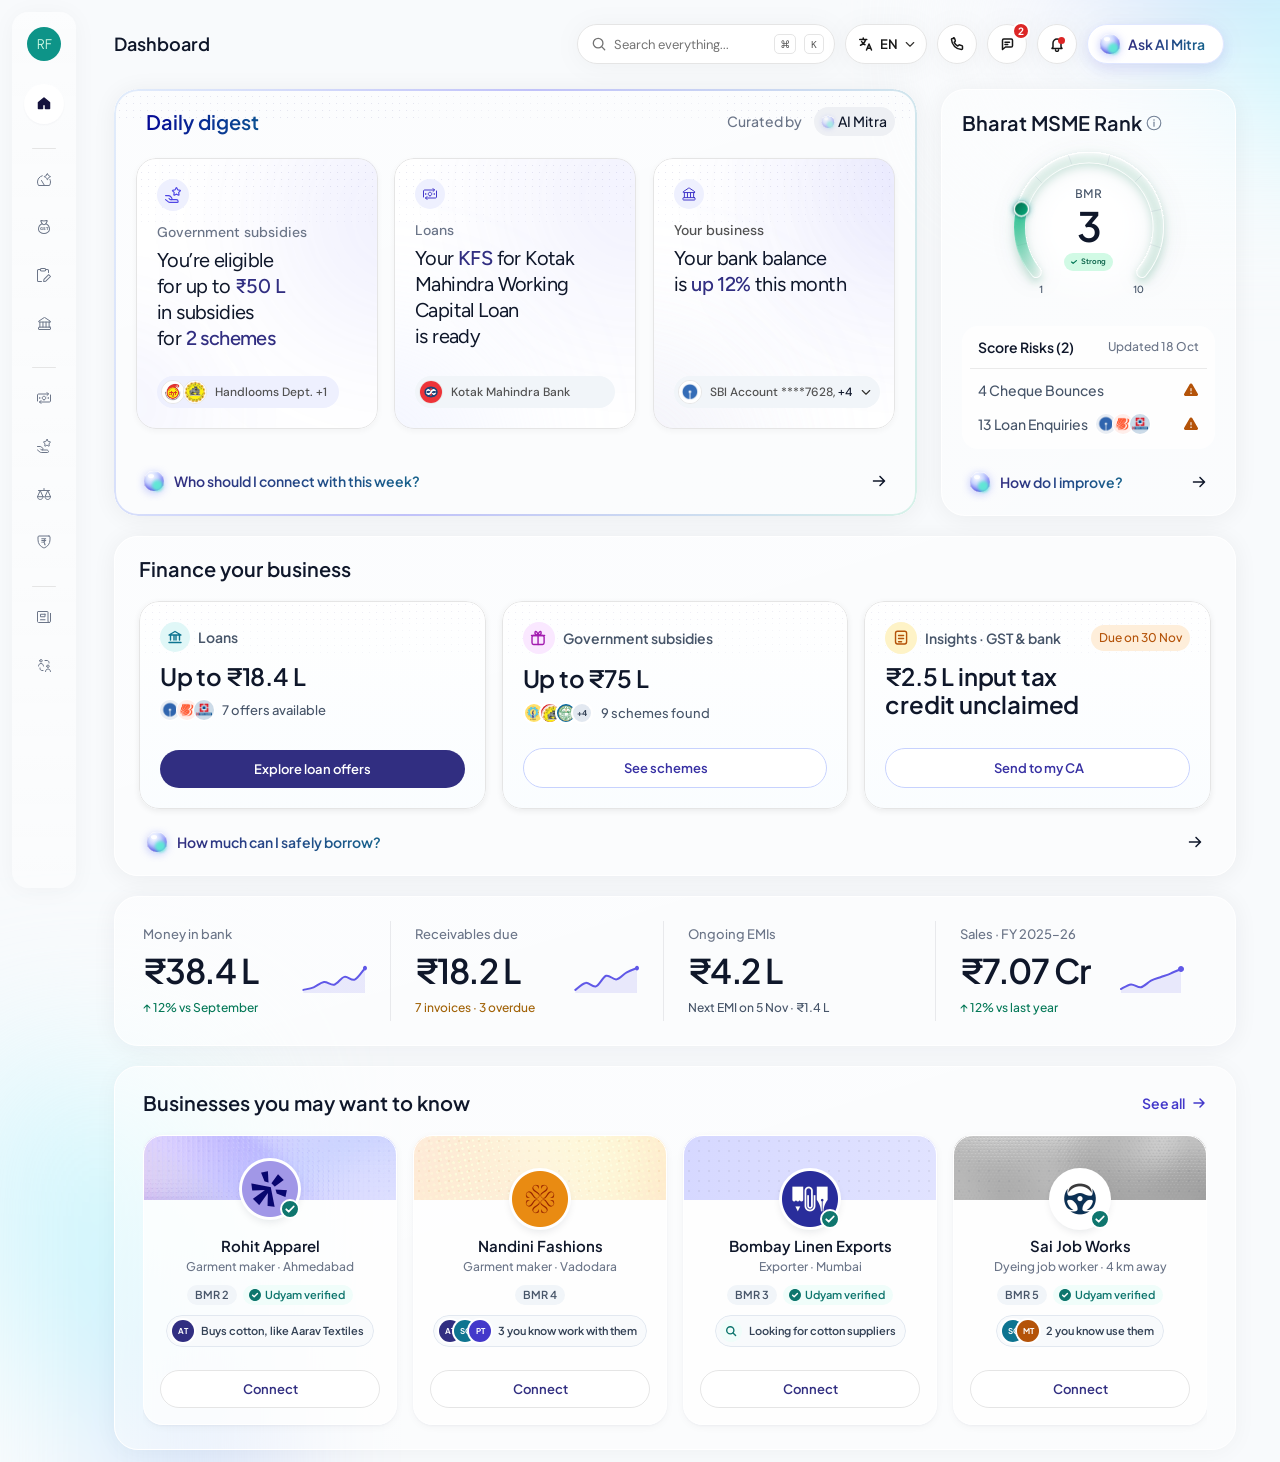
==== index.html @ 2be80106 "MSME Hub dashboard prototype HTML/CSS build of the dashboard from Figma, with top bar additions (lan" ====
<!doctype html>
<html lang="en">
<head>
  <meta charset="utf-8">
  <meta name="viewport" content="width=device-width, initial-scale=1">
  <title>MSME Hub — Dashboard</title>
  <link rel="preconnect" href="https://fonts.googleapis.com">
  <link rel="preconnect" href="https://fonts.gstatic.com" crossorigin>
  <link rel="stylesheet" href="https://fonts.googleapis.com/css2?family=DM+Sans:opsz,wght@9..40,400;9..40,500;9..40,600&family=Figtree:wght@400;500;600&family=Nunito:wght@900&family=Plus+Jakarta+Sans:wght@500;600;700&family=Urbanist:wght@400&display=swap">
  <link rel="stylesheet" href="css/tokens.css">
  <link rel="stylesheet" href="css/components.css">
  <link rel="stylesheet" href="css/dashboard.css">
</head>
<body>
<div class="app">
  <div class="backdrop backdrop--bl" aria-hidden="true"></div>
  <div class="backdrop backdrop--tr" aria-hidden="true"></div>

  <!-- ============ Sidebar ============ -->
  <aside class="sidebar">
    <button class="biz-switch" type="button">
      <span class="biz-switch__id">
        <span class="biz-switch__avatar">RF</span>
        <span class="biz-switch__name">Ratan Fabrics<br>Pvt. Ltd.</span>
      </span>
      <img src="assets/icons/caret-up-down.svg" alt="" width="16" height="16">
    </button>

    <a class="nav-home" href="#" aria-current="page">
      <img src="assets/icons/home.svg" alt="" width="16" height="16">
      <span class="nav-label">Dashboard</span>
    </a>

    <nav class="nav-group" data-collapsible>
      <button class="nav-group__head" type="button" aria-expanded="true"><span class="nav-group__label" style="width:116px;text-align:left">Know your business</span><img src="assets/icons/chev-down.svg" alt="" width="12" height="12"></button>
      <div class="nav-group__body">
        <div class="nav-group__items">
          <a class="nav-item" href="#"><span class="nav-item__ico"><img src="assets/icons/nav-bmr.svg" alt="" width="14" height="13"></span><span class="nav-label">BMR Insights</span></a>
          <a class="nav-item" href="#"><span class="nav-item__ico"><img src="assets/icons/nav-gst-pouch.svg" alt="" width="12" height="14"><span class="nav-item__gst">GST</span></span><span class="nav-label">GST</span></a>
          <a class="nav-item" href="#"><span class="nav-item__ico"><img src="assets/icons/nav-taxes.svg" alt="" width="14" height="14"></span><span class="nav-label">Taxes</span></a>
          <a class="nav-item" href="#"><span class="nav-item__ico"><img src="assets/icons/nav-bank.svg" alt="" width="13" height="13"></span><span class="nav-label">Bank</span></a>
        </div>
      </div>
    </nav>

    <nav class="nav-group" data-collapsible>
      <button class="nav-group__head" type="button" aria-expanded="true"><span class="nav-group__label">Get Financing</span><img src="assets/icons/chev-down.svg" alt="" width="12" height="12"></button>
      <div class="nav-group__body">
        <div class="nav-group__items" style="--gap:12px">
          <a class="nav-item" href="#"><span class="nav-item__ico"><img src="assets/icons/nav-loans.svg" alt="" width="14" height="12"></span><span class="nav-label">Loans</span></a>
          <a class="nav-item" href="#"><span class="nav-item__ico"><img src="assets/icons/nav-subsidies.svg" alt="" width="14" height="14"></span><span class="nav-label">Govt. Subsidies</span></a>
          <a class="nav-item" href="#"><span class="nav-item__ico"><img src="assets/icons/nav-equity.svg" alt="" width="14" height="12"></span><span class="nav-label">Equity</span></a>
          <a class="nav-item" href="#"><span class="nav-item__ico"><img src="assets/icons/nav-insurance.svg" alt="" width="14" height="14"></span><span class="nav-label">Insurance</span></a>
        </div>
      </div>
    </nav>

    <nav class="nav-group" data-collapsible>
      <button class="nav-group__head" type="button" aria-expanded="true"><span class="nav-group__label">Grow Business</span><img src="assets/icons/chev-down.svg" alt="" width="12" height="12"></button>
      <div class="nav-group__body">
        <div class="nav-group__items">
          <a class="nav-item" href="#"><span class="nav-item__ico"><img src="assets/icons/nav-news.svg" alt="" width="14" height="12"></span><span class="nav-label">Business News</span></a>
          <a class="nav-item" href="#"><span class="nav-item__ico"><img src="assets/icons/nav-discover.svg" alt="" width="13" height="13"></span><span class="nav-label">Discover Buyers</span></a>
        </div>
      </div>
    </nav>
  </aside>

  <!-- ============ Main ============ -->
  <main class="main">
    <header class="topbar">
      <nav class="crumbs" aria-label="Breadcrumb">
        <ol><li><span aria-current="page">Dashboard</span></li></ol>
      </nav>

      <div class="topbar__actions">
        <label class="search">
          <img src="assets/icons/search.svg" alt="" width="14" height="14">
          <input type="search" placeholder="Search everything...">
          <span class="kbd">⌘</span><span class="kbd">K</span>
        </label>

        <!-- Language -->
        <div class="menu" data-menu>
          <button class="pill-btn" type="button" aria-haspopup="menu" aria-expanded="false" aria-label="Language: English" data-tip="Language">
            <svg width="16" height="16" viewBox="0 0 16 16" fill="none" stroke="currentColor" stroke-width="1.5" stroke-linecap="round" stroke-linejoin="round" aria-hidden="true"><path d="M1.75 3.5h7M5.25 2v1.5M7.5 3.5c-.5 2.6-2.3 4.7-5 5.75M3.6 5.5c.7 1.4 1.9 2.6 3.4 3.3M8.5 14l2.5-6 2.5 6M9.3 12.2h3.4"/></svg>
            <span data-lang-label>EN</span>
            <img src="assets/icons/caret-down.svg" alt="" width="12" height="12">
          </button>
          <div class="pop pop--lang" role="menu" aria-label="Choose language">
            <p class="pop__head">Choose language</p>
            <button class="pop__item" role="menuitemradio" aria-checked="true" data-lang="en" data-code="EN"><span class="pop__item-l">English<small>English</small></span><svg class="tick" width="16" height="16" viewBox="0 0 16 16" fill="none" stroke="currentColor" stroke-width="1.6" stroke-linecap="round" stroke-linejoin="round"><path d="M3.5 8.5l3 3 6-7"/></svg></button>
            <button class="pop__item" role="menuitemradio" aria-checked="false" data-lang="hi" data-code="हिं"><span class="pop__item-l">हिन्दी<small>Hindi</small></span><svg class="tick" width="16" height="16" viewBox="0 0 16 16" fill="none" stroke="currentColor" stroke-width="1.6" stroke-linecap="round" stroke-linejoin="round"><path d="M3.5 8.5l3 3 6-7"/></svg></button>
            <button class="pop__item" role="menuitemradio" aria-checked="false" data-lang="gu" data-code="ગુ"><span class="pop__item-l">ગુજરાતી<small>Gujarati</small></span><svg class="tick" width="16" height="16" viewBox="0 0 16 16" fill="none" stroke="currentColor" stroke-width="1.6" stroke-linecap="round" stroke-linejoin="round"><path d="M3.5 8.5l3 3 6-7"/></svg></button>
            <button class="pop__item" role="menuitemradio" aria-checked="false" data-lang="mr" data-code="मरा"><span class="pop__item-l">मराठी<small>Marathi</small></span><svg class="tick" width="16" height="16" viewBox="0 0 16 16" fill="none" stroke="currentColor" stroke-width="1.6" stroke-linecap="round" stroke-linejoin="round"><path d="M3.5 8.5l3 3 6-7"/></svg></button>
            <button class="pop__item" role="menuitemradio" aria-checked="false" data-lang="ta" data-code="த"><span class="pop__item-l">தமிழ்<small>Tamil</small></span><svg class="tick" width="16" height="16" viewBox="0 0 16 16" fill="none" stroke="currentColor" stroke-width="1.6" stroke-linecap="round" stroke-linejoin="round"><path d="M3.5 8.5l3 3 6-7"/></svg></button>
            <button class="pop__item" role="menuitemradio" aria-checked="false" data-lang="bn" data-code="বা"><span class="pop__item-l">বাংলা<small>Bengali</small></span><svg class="tick" width="16" height="16" viewBox="0 0 16 16" fill="none" stroke="currentColor" stroke-width="1.6" stroke-linecap="round" stroke-linejoin="round"><path d="M3.5 8.5l3 3 6-7"/></svg></button>
          </div>
        </div>

        <!-- Support -->
        <div class="menu" data-menu>
          <button class="icon-btn" type="button" aria-haspopup="dialog" aria-expanded="false" aria-label="Call support" data-tip="Call support">
            <svg width="16" height="16" viewBox="0 0 16 16" fill="none" stroke="currentColor" stroke-width="1.5" stroke-linecap="round" stroke-linejoin="round" aria-hidden="true"><path d="M5.42 2.5H3.5a1 1 0 0 0-1 1.07A10.5 10.5 0 0 0 12.43 13.5a1 1 0 0 0 1.07-1v-1.92a1 1 0 0 0-.68-.95l-2.12-.7a1 1 0 0 0-1.03.24l-.86.86a8 8 0 0 1-3.64-3.64l.86-.86a1 1 0 0 0 .24-1.03l-.7-2.12a1 1 0 0 0-.95-.68Z"/></svg>
          </button>
          <div class="pop pop--support" role="dialog" aria-label="Call support">
            <div class="support">
              <span class="icon-circle" style="width:36px;height:36px;background:var(--indigo-50);color:var(--indigo-700)">
                <svg width="16" height="16" viewBox="0 0 16 16" fill="none" stroke="currentColor" stroke-width="1.5" stroke-linecap="round" stroke-linejoin="round" aria-hidden="true"><path d="M5.42 2.5H3.5a1 1 0 0 0-1 1.07A10.5 10.5 0 0 0 12.43 13.5a1 1 0 0 0 1.07-1v-1.92a1 1 0 0 0-.68-.95l-2.12-.7a1 1 0 0 0-1.03.24l-.86.86a8 8 0 0 1-3.64-3.64l.86-.86a1 1 0 0 0 .24-1.03l-.7-2.12a1 1 0 0 0-.95-.68Z"/></svg>
              </span>
              <div>
                <p class="support__label">MSME Hub helpline</p>
                <a class="support__num" href="tel:+919876543210">+91 98765 43210</a>
                <p class="support__meta">Mon–Sat · 9 am – 7 pm</p>
                <p class="support__meta">Hindi, English, Gujarati</p>
              </div>
            </div>
            <div class="support__actions">
              <a class="btn btn--primary" href="tel:+919876543210">Call now</a>
              <button class="btn btn--secondary stroke" type="button" data-callback>Request a callback</button>
              <p class="support__done" role="status">
                <svg width="16" height="16" viewBox="0 0 16 16" fill="none" stroke="currentColor" stroke-width="1.6" stroke-linecap="round" stroke-linejoin="round" aria-hidden="true"><path d="M3.5 8.5l3 3 6-7"/></svg>
                We'll call you within 2 hours
              </p>
            </div>
          </div>
        </div>

        <!-- Messages -->
        <div class="menu" data-menu>
          <button class="icon-btn" type="button" aria-haspopup="dialog" aria-expanded="false" aria-label="Messages, 2 unread" data-tip="Messages">
            <svg width="16" height="16" viewBox="0 0 16 16" fill="none" stroke="currentColor" stroke-width="1.5" stroke-linecap="round" stroke-linejoin="round" aria-hidden="true"><path d="M13.5 9.75c0 .69-.56 1.25-1.25 1.25H6.5l-3 2.5V4.25C3.5 3.56 4.06 3 4.75 3h7.5c.69 0 1.25.56 1.25 1.25z"/><path d="M6 6.25h4.5M6 8.5h2.75"/></svg>
            <span class="badge">2</span>
          </button>
          <div class="pop pop--msgs" role="dialog" aria-label="Messages">
            <p class="pop__head">Messages <small>2 new</small></p>
            <a class="pop__item msg is-unread" href="#">
              <span class="msg__avatar" style="background:#312e81">AT</span>
              <span class="msg__body">
                <span class="msg__top"><span>Aarav Textiles</span><time>10:42 am</time></span>
                <span class="msg__text">Thanks for connecting! Can you share your rates for combed cotton yarn?</span>
              </span>
            </a>
            <a class="pop__item msg is-unread" href="#">
              <span class="msg__avatar" style="background:#0e7490">MC</span>
              <span class="msg__body">
                <span class="msg__top"><span>Mehta &amp; Co. · Your CA</span><time>Yesterday</time></span>
                <span class="msg__text">Your October GST summary is ready. ₹2.5 L input tax credit is still unclaimed.</span>
              </span>
            </a>
            <a class="pop__item msg" href="#">
              <span class="msg__avatar" style="background:#dc2626">KM</span>
              <span class="msg__body">
                <span class="msg__top"><span>Kotak Mahindra Bank</span><time>Mon</time></span>
                <span class="msg__text">Your Key Fact Statement for the working capital loan is attached.</span>
              </span>
            </a>
            <a class="pop__foot" href="#">Open inbox <img src="assets/icons/arrow-link.svg" alt="" width="16" height="16"></a>
          </div>
        </div>

        <button class="icon-btn" type="button" aria-label="Notifications" data-tip="Notifications">
          <img src="assets/icons/bell.svg" alt="" width="16" height="16">
          <img class="icon-btn__dot" src="assets/icons/bell-dot.svg" alt="" width="7" height="7">
        </button>

        <button class="ask-ai" type="button">
          <span class="orb"><img src="assets/icons/orb.svg" alt=""></span>
          <span class="grad-text">Ask AI Mitra</span>
        </button>
      </div>
    </header>

    <!-- Row 1: Daily digest + BMR -->
    <div class="row-1">
      <section class="band digest" data-shine>
        <div class="dots" style="left:-5px;top:-3px;opacity:.14"></div>
        <div class="dots" style="left:301px;top:-3px;opacity:.08"></div>
        <div class="dots" style="left:610px;top:-3px;opacity:.14"></div>
        <div class="dots" style="left:916px;top:-3px;opacity:.08"></div>
        <div class="dots" style="left:1222px;top:-3px;opacity:.14"></div>
        <div class="dots" style="left:1528px;top:-3px;opacity:.08"></div>
        <div class="digest__shine" aria-hidden="true"></div>

        <div class="digest__inner">
          <div>
            <div class="digest__head">
              <h2 class="digest__title">Daily digest</h2>
              <div class="curated">
                Curated by
                <span class="curated__chip"><span class="orb orb--sm"><img src="assets/icons/orb.svg" alt=""></span>AI Mitra</span>
              </div>
            </div>

            <div class="digest__cards">
              <!-- Card 1 -->
              <article class="dg-card stroke lift">
                <div class="dots" style="left:-5px;top:-3px;opacity:.14"></div>
                <div class="dots" style="left:-5px;top:32px;opacity:.08"></div>
                <div class="glow" style="left:180px;top:-24.89px;background:rgba(99,102,241,.22)"></div>
                <div class="glow" style="left:0;top:0;width:44px;height:135px;transform-origin:0 0;transform:matrix(.771,-.637,.637,.771,-67.97,208.61);background:#6366f1;opacity:.3;filter:blur(62px)"></div>
                <span class="icon-circle dg-card__icon dg-card__icon--lg"><img src="assets/icons/dg-give-star.svg" alt="" width="16" height="16"></span>
                <p class="dg-card__label">Government subsidies</p>
                <p class="dg-card__text">You’re eligible<br>for up to <em>₹50 L</em><br>in subsidies<br>for <em>2 schemes</em></p>
                <div class="source source--indigo">
                  <span class="stack" style="--overlap:-2px">
                    <span class="logo-24 logo-24--zoom"><img src="assets/img/src-handlooms.png" alt=""></span>
                    <span class="logo-24 logo-24--contain"><img src="assets/img/src-handlooms-2.png" alt=""></span>
                  </span>
                  Handlooms Dept. +1
                </div>
              </article>

              <!-- Card 2 -->
              <article class="dg-card stroke lift">
                <div class="dots" style="left:-5px;top:-3px;opacity:.14"></div>
                <div class="dots" style="left:-5px;top:32px;opacity:.08"></div>
                <div class="glow" style="left:-104px;top:215px;background:#c7d2fe;opacity:.5"></div>
                <div class="glow" style="left:156px;top:-46px;background:rgba(99,102,241,.22);opacity:.9"></div>
                <span class="icon-circle dg-card__icon"><img src="assets/icons/dg-money-transfer.svg" alt="" width="14" height="12"></span>
                <p class="dg-card__label">Loans</p>
                <p class="dg-card__text">Your <em>KFS</em> for Kotak<br>Mahindra Working<br>Capital Loan<br>is ready</p>
                <div class="source">
                  <span class="logo-24"><img src="assets/img/src-kotak.png" alt=""></span>
                  <span class="source__text">Kotak Mahindra Bank</span>
                </div>
              </article>

              <!-- Card 3 -->
              <article class="dg-card stroke lift">
                <div class="glow" style="left:-104px;top:215px;background:#c7d2fe;opacity:.5"></div>
                <div class="glow" style="left:156px;top:-46px;background:rgba(99,102,241,.22);opacity:.9"></div>
                <div class="dots" style="left:-5px;top:-3px;opacity:.14"></div>
                <div class="dots" style="left:-5px;top:32px;opacity:.08"></div>
                <div class="glow" style="left:-122px;top:249px;background:#ffedd5;opacity:.35"></div>
                <span class="icon-circle dg-card__icon"><img src="assets/icons/dg-bank.svg" alt="" width="14" height="14"></span>
                <p class="dg-card__label dg-card__label--dark">Your business</p>
                <p class="dg-card__text">Your bank balance<br>is <em>up 12%</em> this month</p>
                <div class="source source--wide">
                  <span class="logo-24"><img src="assets/img/src-sbi.png" alt=""></span>
                  <span class="source__text">SBI Account ****7628, <b>+4</b></span>
                  <img src="assets/icons/caret-down.svg" alt="" width="12" height="12">
                </div>
                <div class="glow" style="left:239px;top:-96px;background:rgba(99,102,241,.22);z-index:3"></div>
              </article>
            </div>
          </div>

          <a class="ai-prompt" href="#" data-questions="Who should I connect with this week?|Which buyers are paying me late?|Any new schemes I qualify for?|What changed in my business since last week?">
            <span class="ai-prompt__q">
              <span class="orb"><img src="assets/icons/orb.svg" alt=""></span>
              <span class="grad-text ai-prompt__text">Who should I connect with this week?</span>
            </span>
            <img src="assets/icons/arrow-right.svg" alt="" width="16" height="16">
          </a>
        </div>
      </section>

      <!-- BMR -->
      <section class="band bmr stroke">
        <div class="bmr__top">
          <h2 class="bmr__head">Bharat MSME Rank <img src="assets/icons/info.svg" alt="" width="16" height="16"></h2>
          <div class="gauge" role="img" aria-label="BMR 3 of 10, Strong" data-gauge data-from="2" data-to="3">
            <img class="gauge__ring" src="assets/icons/gauge-ring.svg" alt="">
            <div class="gauge__centre">
              <img class="gauge__halo" src="assets/icons/gauge-halo.svg" alt="">
              <span class="gauge__label">BMR</span>
              <span class="gauge__value">3</span>
              <span class="gauge__chip"><img src="assets/icons/gauge-check.svg" alt="">Strong</span>
            </div>
            <img class="gauge__arc" src="assets/icons/gauge-arc.svg" alt="">
            <img src="assets/icons/gauge-tick0.svg" alt="" style="left:3.03px;top:90.53px">
            <img src="assets/icons/gauge-tick1.svg" alt="" style="left:21px;top:23.5px">
            <img src="assets/icons/gauge-tick2.svg" alt="" style="left:54px;top:3.49px">
            <img src="assets/icons/gauge-tick3.svg" alt="" style="left:93.17px;top:3.49px">
            <img src="assets/icons/gauge-tick4.svg" alt="" style="left:121px;top:22.5px">
            <img src="assets/icons/gauge-tick5.svg" alt="" style="left:137.5px;top:56.5px">
            <img src="assets/icons/gauge-tick6.svg" alt="" style="left:136.5px;top:91.5px">
            <img class="gauge__marker" src="assets/icons/gauge-marker.svg" alt="">
            <span class="gauge__scale" style="left:27.04px">1</span>
            <span class="gauge__scale" style="left:124.81px">10</span>
          </div>
        </div>

        <div class="bmr__bottom">
          <div class="risks">
            <div class="risks__head">Score Risks (2) <span>Updated 18 Oct</span></div>
            <div class="risks__row">4 Cheque Bounces <img src="assets/icons/warning.svg" alt="Risk" width="16" height="16"></div>
            <div class="risks__row">
              <span class="risks__who">13 Loan Enquiries
                <span class="stack">
                  <span class="lender lender--1"><img src="assets/img/logo-lender-1.png" alt=""></span>
                  <span class="lender lender--2"><img src="assets/img/logo-lender-2.png" alt=""></span>
                  <span class="lender lender--3"><img src="assets/img/logo-lender-3.png" alt=""></span>
                </span>
              </span>
              <img src="assets/icons/warning.svg" alt="Risk" width="16" height="16">
            </div>
          </div>
          <a class="ai-prompt" href="#" data-questions="How do I improve?|Why did my rank go up?|What’s hurting my score?|How do I reach BMR 4?">
            <span class="ai-prompt__q">
              <span class="orb"><img src="assets/icons/orb.svg" alt=""></span>
              <span class="grad-text ai-prompt__text">How do I improve?</span>
            </span>
            <img src="assets/icons/arrow-right.svg" alt="" width="16" height="16">
          </a>
        </div>
      </section>
    </div>

    <!-- Finance your business -->
    <section class="band finance stroke">
      <h2 class="band__title">Finance your business</h2>

      <div class="finance__cards">
        <article class="action action--hug stroke lift">
          <div class="dots" style="left:-53px;top:20px;opacity:.06"></div>
          <div class="dots" style="left:253px;top:19px;opacity:.06"></div>
          <div class="dots" style="left:-53px;top:-13px;opacity:.1"></div>
          <div class="dots" style="left:253px;top:-14px;opacity:.1"></div>
          <div class="action__body">
            <div class="action__cat">
              <span><span class="icon-circle" style="width:30px;height:30px;background:var(--tint-loans)"><img src="assets/icons/fin-loans.svg" alt="" width="16" height="16"></span>Loans</span>
            </div>
            <div>
              <p class="action__amount">Up to ₹18.4 L</p>
              <div class="action__sub">
                <span class="stack">
                  <span class="lender lender--1"><img src="assets/img/logo-lender-1.png" alt=""></span>
                  <span class="lender lender--2"><img src="assets/img/logo-lender-2.png" alt=""></span>
                  <span class="lender lender--3"><img src="assets/img/logo-lender-3.png" alt=""></span>
                </span>
                7 offers available
              </div>
            </div>
          </div>
          <a class="btn btn--primary" href="#">Explore loan offers</a>
        </article>

        <article class="action stroke lift">
          <div class="dots" style="left:-53px;top:20px;opacity:.06"></div>
          <div class="dots" style="left:253px;top:19px;opacity:.06"></div>
          <div class="action__body">
            <div class="action__cat">
              <span><span class="icon-circle" style="width:32px;height:32px;background:var(--tint-subsidies)"><img src="assets/icons/fin-gift.svg" alt="" style="width:17.07px;height:17.07px"></span>Government subsidies</span>
            </div>
            <div>
              <p class="action__amount">Up to ₹75 L</p>
              <div class="action__sub">
                <span class="stack" style="--overlap:-6px">
                  <span class="scheme scheme--sbi"><img src="assets/img/scheme-sbi.png" alt=""></span>
                  <span class="scheme scheme--km"><img src="assets/img/src-handlooms-2.png" alt=""></span>
                  <span class="scheme scheme--bf"><img src="assets/img/scheme-bf.png" alt=""></span>
                  <span class="scheme scheme--more">+4</span>
                </span>
                9 schemes found
              </div>
            </div>
          </div>
          <a class="btn btn--secondary stroke" href="#">See schemes<img src="assets/icons/arrow-white.svg" alt="" width="14" height="14"></a>
          <div class="dots" style="left:-53px;top:-13px;opacity:.1"></div>
          <div class="dots" style="left:253px;top:-14px;opacity:.1"></div>
        </article>

        <article class="action stroke lift">
          <div class="dots" style="left:-52px;top:20px;opacity:.06"></div>
          <div class="dots" style="left:254px;top:19px;opacity:.06"></div>
          <div class="dots" style="left:-52px;top:-13px;opacity:.1"></div>
          <div class="dots" style="left:254px;top:-14px;opacity:.1"></div>
          <div class="action__body">
            <div class="action__cat">
              <span class="action__cat-l"><span class="icon-circle" style="width:32px;height:32px;background:var(--tint-gst)"><img src="assets/icons/fin-gst.svg" alt="" style="width:17.07px;height:17.07px"></span>Insights · GST &amp; bank</span>
              <span class="chip chip--due">Due on 30 Nov</span>
            </div>
            <p class="action__amount action__amount--2line">₹2.5 L input tax<br>credit unclaimed</p>
          </div>
          <a class="btn btn--secondary stroke" href="#">Send to my CA</a>
        </article>
      </div>

      <a class="ai-prompt" href="#" data-questions="How much can I safely borrow?|Which loan offer is cheapest for me?|What EMI can my cash flow handle?|Can I claim my ₹2.5 L input tax credit?">
        <span class="ai-prompt__q">
          <span class="orb"><img src="assets/icons/orb.svg" alt=""></span>
          <span class="grad-text ai-prompt__text">How much can I safely borrow?</span>
        </span>
        <img src="assets/icons/arrow-right.svg" alt="" width="16" height="16">
      </a>
    </section>

    <!-- Your money -->
    <section class="band money stroke">
      <div class="money__strip">
        <div class="stat">
          <p class="stat__label">Money in bank</p>
          <div class="stat__row">
            <p class="stat__value">₹38.4 L</p>
            <span class="stat__spark"><img src="assets/icons/spark-bank.svg" alt=""></span>
          </div>
          <p class="stat__note stat__note--up">↑ 12% vs September</p>
        </div>
        <div class="hairline"></div>
        <div class="stat">
          <p class="stat__label">Receivables due</p>
          <div class="stat__row">
            <p class="stat__value">₹18.2 L</p>
            <span class="stat__spark"><img src="assets/icons/spark-receivables.svg" alt=""></span>
          </div>
          <p class="stat__note stat__note--warn">7 invoices · 3 overdue</p>
        </div>
        <div class="hairline"></div>
        <div class="stat">
          <p class="stat__label">Ongoing EMIs</p>
          <div class="stat__row">
            <p class="stat__value">₹4.2 L</p>
          </div>
          <p class="stat__note stat__note--neutral">Next EMI on 5 Nov · ₹1.4 L</p>
        </div>
        <div class="hairline"></div>
        <div class="stat">
          <p class="stat__label">Sales · FY 2025–26</p>
          <div class="stat__row">
            <p class="stat__value">₹7.07 Cr</p>
            <span class="stat__spark"><img src="assets/icons/spark-sales.svg" alt=""></span>
          </div>
          <p class="stat__note stat__note--up">↑ 12% vs last year</p>
        </div>
      </div>
    </section>

    <!-- Businesses you may want to know -->
    <section class="band businesses stroke">
      <div class="businesses__head">
        <h2 class="band__title">Businesses you may want to know</h2>
        <a class="link" href="#">See all <img src="assets/icons/arrow-link.svg" alt="" width="16" height="16"></a>
      </div>

      <div class="businesses__cards" data-scroll-fade>
        <article class="biz biz--rohit stroke lift">
          <div class="biz__cover"><div class="cover-dots"></div><div class="biz__cover-img"></div></div>
          <div class="biz__body">
            <div class="biz__id"><p class="biz__name">Rohit Apparel</p><p class="biz__meta">Garment maker · Ahmedabad</p></div>
            <div class="biz__chips">
              <span class="chip chip--neutral">BMR 2</span>
              <span class="chip chip--verified"><img src="assets/icons/check-verified.svg" alt="" width="12" height="12">Udyam verified</span>
            </div>
            <div class="proof stroke">
              <span class="stack"><span class="avatar" style="background:#312e81">AT</span></span>
              <span class="proof__text">Buys cotton, like Aarav Textiles</span>
            </div>
            <div class="biz__spacer"></div>
            <a class="btn btn--ghost stroke" href="#">Connect</a>
          </div>
          <div class="biz__logo"><img src="assets/img/biz-rohit.png" alt="Rohit Apparel"><img class="biz__badge" src="assets/icons/badge-verified.svg" alt="Verified"></div>
        </article>

        <article class="biz biz--nandini stroke lift">
          <div class="biz__cover"><div class="cover-dots"></div><div class="biz__cover-img"></div></div>
          <div class="biz__body">
            <div class="biz__id"><p class="biz__name">Nandini Fashions</p><p class="biz__meta">Garment maker · Vadodara</p></div>
            <div class="biz__chips"><span class="chip chip--neutral">BMR 4</span></div>
            <div class="proof stroke">
              <span class="stack">
                <span class="avatar" style="background:#312e81">AT</span>
                <span class="avatar" style="background:#0e7490">SG</span>
                <span class="avatar" style="background:#4338ca">PT</span>
              </span>
              <span class="proof__text">3 you know work with them</span>
            </div>
            <div class="biz__spacer"></div>
            <a class="btn btn--ghost stroke" href="#">Connect</a>
          </div>
          <div class="biz__logo"><img src="assets/img/biz-nandini.png" alt="Nandini Fashions"></div>
        </article>

        <article class="biz biz--bombay stroke lift">
          <div class="biz__cover"><div class="cover-dots"></div></div>
          <div class="biz__body">
            <div class="biz__id"><p class="biz__name">Bombay Linen Exports</p><p class="biz__meta">Exporter · Mumbai</p></div>
            <div class="biz__chips">
              <span class="chip chip--neutral">BMR 3</span>
              <span class="chip chip--verified"><img src="assets/icons/check-verified.svg" alt="" width="12" height="12">Udyam verified</span>
            </div>
            <div class="proof stroke">
              <img src="assets/icons/proof-search.svg" alt="" width="22" height="22">
              <span class="proof__text">Looking for cotton suppliers</span>
            </div>
            <div class="biz__spacer"></div>
            <a class="btn btn--ghost stroke" href="#">Connect</a>
          </div>
          <div class="biz__logo"><img src="assets/img/biz-bombay.png" alt="Bombay Linen Exports"><img class="biz__badge" src="assets/icons/badge-verified.svg" alt="Verified"></div>
        </article>

        <article class="biz biz--sai stroke lift">
          <div class="biz__cover"><div class="cover-dots"></div><div class="biz__cover-img"></div></div>
          <div class="biz__body">
            <div class="biz__id"><p class="biz__name">Sai Job Works</p><p class="biz__meta">Dyeing job worker · 4 km away</p></div>
            <div class="biz__chips">
              <span class="chip chip--neutral">BMR 5</span>
              <span class="chip chip--verified"><img src="assets/icons/check-verified.svg" alt="" width="12" height="12">Udyam verified</span>
            </div>
            <div class="proof stroke">
              <span class="stack">
                <span class="avatar" style="background:#0e7490">SG</span>
                <span class="avatar" style="background:#b45309">MT</span>
              </span>
              <span class="proof__text">2 you know use them</span>
            </div>
            <div class="biz__spacer"></div>
            <a class="btn btn--ghost stroke" href="#">Connect</a>
          </div>
          <div class="biz__logo"><img src="assets/img/biz-sai.png" alt="Sai Job Works"><img class="biz__badge" src="assets/icons/badge-verified.svg" alt="Verified"></div>
        </article>
      </div>
    </section>
  </main>
</div>

<script src="js/app.js"></script>
<script src="js/dashboard.js"></script>
</body>
</html>
---- css/tokens.css ----
/* OPL MSME Hub — design tokens
   Values read from Figma file FAd4JVd8P2psGsoC014XIv. Light mode only. */

:root {
  /* Text */
  --ink: #0f172a;
  --text-2: #475569;
  --text-3: #6b7588;
  --text-nav: #4b4f63;
  --text-group: #1a1a2e;
  --text-chip: #525252;
  --text-proof: #334155;
  --placeholder: #737373;

  /* Surfaces */
  --page: #f8fafc;
  --surface: #f1f5f9;
  --line: #eef0f4;
  --border: #e5e5e5;
  --border-soft: #e2e8f0;
  --hairline: rgba(15, 23, 42, 0.08);

  /* Indigo — brand */
  --indigo-50: #eef0fe;
  --indigo-100: #e0e7ff;
  --indigo-200: #c7d2fe;
  --indigo-500: #6366f1;
  --indigo-600: #4f46e5;
  --indigo-700: #4338ca;
  --indigo-800: #3730a3;
  --indigo-900: #312e81;
  --cyan-700: #0e7490;

  /* Meaning */
  --teal-600: #0d9488;
  --teal-50: #f0fdfa;
  --teal-700: #0f766e;
  --emerald-100: #d1fae5;
  --emerald-700: #047857;
  --emerald-800: #065f46;
  --amber-700: #b45309;
  --amber-warn: #a16207;
  --warning-subtle: #feeeda;

  /* Icon-circle tints */
  --tint-loans: #e0f7f7;
  --tint-subsidies: #fae8ff;
  --tint-gst: #fef3c7;

  /* Gradients */
  --grad-ai-text: linear-gradient(101deg, #312e81 2.43%, #0e7490 131.79%);
  --grad-title-text: linear-gradient(101deg, #050096 0%, #0e7490 130%);
  --grad-band: linear-gradient(163deg, rgba(255, 255, 255, 0.5) 34.7%, rgba(255, 255, 255, 0.4) 98.25%);
  --grad-band-strong: linear-gradient(163deg, rgba(255, 255, 255, 0.5) 34.7%, rgba(255, 255, 255, 0.45) 98.25%);

  /* Elevation */
  --shadow-shell: 0 2px 24px 0 rgba(0, 0, 0, 0.04);
  --shadow-band: 0 2px 24px 0 rgba(0, 0, 0, 0.06);
  --shadow-card: 0 2px 6px 0 rgba(0, 0, 0, 0.04);
  --shadow-card-strong: 0 2px 6px 0 rgba(0, 0, 0, 0.07);
  --shadow-lift: 0 4px 10px 0 rgba(15, 23, 42, 0.12);
  --shadow-ai: 0 6px 16px 0 rgba(99, 102, 241, 0.14);

  /* Radius */
  --r-shell: 16px;
  --r-band: 24px;
  --r-card: 20px;
  --r-pill: 999px;

  /* Type */
  --font-ui: 'Plus Jakarta Sans', system-ui, sans-serif;
  --font-figtree: 'Figtree', system-ui, sans-serif;
  --font-dm: 'DM Sans', system-ui, sans-serif;
  --font-urbanist: 'Urbanist', system-ui, sans-serif;
}

*,
*::before,
*::after {
  box-sizing: border-box;
  margin: 0;
  padding: 0;
}

html {
  -webkit-text-size-adjust: 100%;
}

body {
  background: var(--page);
  color: var(--ink);
  font-family: var(--font-ui);
  -webkit-font-smoothing: antialiased;
  -moz-osx-font-smoothing: grayscale;
  text-rendering: optimizeLegibility;
}

img {
  display: block;
}

button {
  font: inherit;
  color: inherit;
  background: none;
  border: 0;
  cursor: pointer;
}

a {
  color: inherit;
  text-decoration: none;
}
---- css/components.css ----
/* Shared components — reused across every MSME Hub screen. */

/* ---------- Motion ---------- */

:root {
  --ease-out: cubic-bezier(0.2, 0.8, 0.2, 1);
  --ease-in-out: cubic-bezier(0.45, 0.05, 0.25, 1);
  --focus-ring: 0 0 0 3px rgba(99, 102, 241, 0.28);
}

:focus-visible {
  outline: none;
  box-shadow: var(--focus-ring);
}

/* ---------- Utilities ---------- */

/* Figma "inside" strokes sit on top of the content, so draw them as an overlay. */
.stroke {
  position: relative;
}
.stroke::after {
  content: '';
  position: absolute;
  inset: 0;
  border: 1px solid var(--stroke, #fff);
  border-radius: inherit;
  pointer-events: none;
  z-index: 5;
}

.grad-text {
  background: var(--grad-ai-text);
  -webkit-background-clip: text;
  background-clip: text;
  color: transparent;
}

/* Dot texture — 1.1px dots on a 7px grid (one Figma "texture/dots" tile = 310 × 35). */
.dots {
  position: absolute;
  width: 310px;
  height: 35px;
  pointer-events: none;
  background-image: url("data:image/svg+xml,%3Csvg xmlns='http://www.w3.org/2000/svg' width='7' height='7'%3E%3Ccircle cx='3.55' cy='3.55' r='0.55' fill='%23312e81'/%3E%3C/svg%3E");
  background-size: 7px 7px;
}

/* Soft colour glow (Figma layer blur 174 = CSS blur 87). */
.glow {
  position: absolute;
  width: 169px;
  height: 169px;
  border-radius: 50%;
  filter: blur(87px);
  pointer-events: none;
}

/* Cards that lift on hover so it's obvious they're clickable. */
.lift {
  cursor: pointer;
  transition: transform 0.24s var(--ease-out), box-shadow 0.24s var(--ease-out);
}
.lift:hover,
.lift:focus-within {
  transform: translateY(-4px);
  box-shadow:
    0 14px 28px -10px rgba(49, 46, 129, 0.2),
    0 4px 10px 0 rgba(15, 23, 42, 0.06);
}
.lift:active {
  transform: translateY(-2px);
  transition-duration: 0.1s;
}

/* ---------- App shell ---------- */

.app {
  position: relative;
  width: 100%;
  max-width: 1920px;
  min-height: 1462px;
  margin: 0 auto;
  padding: 12px;
  display: flex;
  gap: 6px;
  background: var(--page);
  overflow: clip; /* clips the backdrop glows without breaking the sticky sidebar */
}

.backdrop {
  position: absolute;
  left: 0;
  top: 0;
  width: 284px;
  height: 616px;
  transform-origin: 0 0;
  background: url('../assets/img/backdrop.png') center / cover no-repeat;
  filter: blur(77px);
  pointer-events: none;
}
.backdrop--bl {
  transform: translate(-44px, 1033px);
  opacity: 0.35;
}
.backdrop--tr {
  left: calc(100% - 1440px); /* stays pinned to the right edge at any width */
  transform: matrix(0, -1, -1, 0, 1736, 180);
  opacity: 0.4;
}

.main {
  position: relative;
  flex: 1 1 1180px;
  min-width: 0;
  padding: 0 32px;
  display: flex;
  flex-direction: column;
  gap: 20px;
}

/* ---------- Sidebar ---------- */

.sidebar {
  position: sticky;
  top: 12px;
  z-index: 10;
  align-self: flex-start;
  flex: none;
  width: 230px;
  height: calc(100vh - 24px);
  min-height: 680px;
  padding: 12px;
  display: flex;
  flex-direction: column;
  gap: 20px;
  border-radius: var(--r-shell);
  background: linear-gradient(to bottom, rgba(255, 255, 255, 0.5), rgba(255, 255, 255, 0.4));
  box-shadow: var(--shadow-shell);
}

.biz-switch {
  display: flex;
  align-items: center;
  justify-content: space-between;
  padding: 8px;
  border-radius: var(--r-pill);
  transition: background-color 0.18s;
}
.biz-switch:hover {
  background: rgba(255, 255, 255, 0.7);
}
.biz-switch__id {
  text-align: left;
  display: flex;
  align-items: center;
  gap: 6px;
}
.biz-switch__avatar {
  width: 34px;
  height: 34px;
  border-radius: 50%;
  display: grid;
  place-items: center;
  background: var(--teal-600);
  color: var(--emerald-100);
  font: 400 14px/21px var(--font-urbanist);
}
.biz-switch__name {
  font: 500 12px/15px var(--font-ui);
  color: var(--ink);
}

.nav-home {
  display: flex;
  align-items: center;
  gap: 10px;
  height: 40px;
  padding: 12px;
  border-radius: var(--r-pill);
  background: #fff;
  box-shadow: 0 1px 2px rgba(15, 23, 42, 0.04);
  font: 500 12px/normal var(--font-figtree);
  color: var(--ink);
}

.nav-group {
  display: flex;
  flex-direction: column;
  gap: 6px;
}
.nav-group__head {
  align-self: flex-start;
  display: flex;
  align-items: center;
  gap: 4px;
  height: 24px;
  padding: 0 8px 0 10px;
  border-radius: var(--r-pill);
  font: 600 12px/normal var(--font-ui);
  color: var(--text-group);
  transition: background-color 0.18s;
}
.nav-group__head:hover {
  background: rgba(255, 255, 255, 0.6);
}
.nav-group__head img {
  transition: transform 0.22s var(--ease-out);
}
.nav-group.is-collapsed .nav-group__head img {
  transform: rotate(-90deg);
}
.nav-group__body {
  display: grid;
  grid-template-rows: 1fr;
  transition: grid-template-rows 0.28s var(--ease-out), opacity 0.2s;
}
.nav-group.is-collapsed .nav-group__body {
  grid-template-rows: 0fr;
  opacity: 0;
}
.nav-group__items {
  min-height: 0;
  overflow: hidden;
  display: flex;
  flex-direction: column;
  gap: var(--gap, 8px);
}
.nav-item {
  position: relative;
  display: flex;
  align-items: center;
  gap: 10px;
  height: 32px;
  flex: none;
  padding: 0 10px;
  border-radius: var(--r-pill);
  font: 400 14px/normal var(--font-figtree);
  color: var(--text-nav);
  transition: background-color 0.18s, color 0.18s, box-shadow 0.18s;
}
.nav-item:hover {
  background: rgba(255, 255, 255, 0.85);
  color: var(--ink);
  box-shadow: 0 1px 2px rgba(15, 23, 42, 0.04);
}
.nav-item:hover .nav-item__ico {
  filter: brightness(0.55);
}
.nav-item:active {
  background: #fff;
}
.nav-item:focus-visible {
  box-shadow: inset 0 0 0 2px rgba(99, 102, 241, 0.45);
}
.nav-item__ico {
  position: relative;
  width: 14px;
  height: 14px;
  flex: none;
  display: grid;
  place-items: center;
  transition: filter 0.18s;
}
.nav-item__gst {
  position: absolute;
  left: 2px;
  right: 2px;
  top: 6px;
  font: 900 4px/normal 'Nunito', sans-serif;
  color: var(--text-3);
  text-align: center;
}

/* ---------- Top bar ---------- */

.topbar {
  position: relative;
  z-index: 20;
  height: 57px;
  padding: 12px 12px 12px 0;
  display: flex;
  justify-content: space-between;
  align-items: flex-start;
}

/* Page title. Becomes a breadcrumb trail on sub-pages: earlier crumbs are muted links. */
.crumbs ol {
  height: 40px;
  display: flex;
  align-items: center;
  gap: 6px;
  list-style: none;
  font: 500 14px/20px var(--font-ui);
  color: var(--text-3);
}
.crumbs li {
  display: flex;
  align-items: center;
  gap: 6px;
}
.crumbs li + li::before {
  content: '';
  width: 12px;
  height: 12px;
  background: url('../assets/icons/chev-down.svg') center / contain no-repeat;
  transform: rotate(-90deg);
}
.crumbs a:hover {
  color: var(--ink);
}
.crumbs [aria-current='page'] {
  font: 600 18px/24px var(--font-ui);
  color: var(--ink);
}

.topbar__actions {
  display: flex;
  align-items: center;
  gap: 10px;
  height: 40px;
}
.topbar__actions > * {
  filter: drop-shadow(0 2px 12px rgba(0, 0, 0, 0.04));
}

.search {
  flex: 0 1 260px;
  min-width: 170px;
  height: 40px;
  display: flex;
  align-items: center;
  gap: 8px;
  padding: 0 10px 0 14px;
  background: #fff;
  border: 1px solid var(--border);
  border-radius: var(--r-pill);
  transition: border-color 0.18s, box-shadow 0.18s;
}
.search:hover {
  border-color: #d4d4d8;
}
.search:focus-within {
  border-color: var(--indigo-200);
  box-shadow: var(--focus-ring);
}
.search input {
  flex: 1;
  min-width: 0;
  border: 0;
  outline: 0;
  background: none;
  font: 400 13px/normal var(--font-dm);
  font-variation-settings: 'opsz' 14;
  color: var(--ink);
}
.search input::placeholder {
  color: var(--placeholder);
}
.search input::-webkit-search-cancel-button {
  display: none;
}
.kbd {
  height: 20px;
  min-width: 20px;
  padding: 0 5px;
  display: grid;
  place-items: center;
  border: 1px solid var(--border);
  border-radius: 5px;
  font: 400 10px/normal var(--font-dm);
  font-variation-settings: 'opsz' 14;
  color: var(--text-chip);
}

/* Round icon button + the language pill share one look */
.icon-btn,
.pill-btn {
  position: relative;
  height: 40px;
  display: flex;
  align-items: center;
  justify-content: center;
  background: #fff;
  border: 1px solid var(--border);
  border-radius: var(--r-pill);
  color: #171717;
  transition: border-color 0.18s, background-color 0.18s, box-shadow 0.18s;
}
.icon-btn {
  width: 40px;
}
.pill-btn {
  gap: 6px;
  padding: 0 10px 0 12px;
  font: 600 13px/18px var(--font-ui);
}
.icon-btn:hover,
.pill-btn:hover,
.menu.is-open > .icon-btn,
.menu.is-open > .pill-btn {
  border-color: var(--indigo-200);
  background: #fbfbff;
}
.menu.is-open > .icon-btn,
.menu.is-open > .pill-btn {
  box-shadow: var(--focus-ring);
}
.pill-btn > img {
  transition: transform 0.2s var(--ease-out);
}
.menu.is-open > .pill-btn > img {
  transform: rotate(180deg);
}
.icon-btn__dot {
  position: absolute;
  left: 20px;
  top: 12px;
}
.badge {
  position: absolute;
  top: -3px;
  right: -4px;
  min-width: 18px;
  height: 18px;
  padding: 0 4px;
  display: grid;
  place-items: center;
  border: 2px solid #fff;
  border-radius: var(--r-pill);
  background: #dc2626;
  font: 700 10px/1 var(--font-ui);
  color: #fff;
}

/* Hover tooltip for icon-only buttons */
[data-tip]::before {
  content: attr(data-tip);
  position: absolute;
  top: calc(100% + 8px);
  left: 50%;
  transform: translate(-50%, -2px);
  padding: 5px 8px;
  border-radius: 8px;
  background: var(--ink);
  font: 500 12px/16px var(--font-ui);
  color: #fff;
  white-space: nowrap;
  opacity: 0;
  pointer-events: none;
  transition: opacity 0.15s, transform 0.15s;
  z-index: 30;
}
[data-tip]:hover::before {
  opacity: 1;
  transform: translate(-50%, 0);
  transition-delay: 0.35s;
}
.menu.is-open [data-tip]::before {
  display: none;
}

/* ---------- Popover menus ---------- */

.menu {
  position: relative;
}
.pop {
  position: absolute;
  top: calc(100% + 10px);
  right: 0;
  width: 300px;
  padding: 8px;
  border: 1px solid var(--border);
  border-radius: 16px;
  background: #fff;
  box-shadow: 0 18px 40px -12px rgba(15, 23, 42, 0.18), 0 2px 6px rgba(15, 23, 42, 0.05);
  opacity: 0;
  visibility: hidden;
  transform: translateY(-6px) scale(0.98);
  transform-origin: top right;
  transition: opacity 0.16s, transform 0.2s var(--ease-out), visibility 0s 0.2s;
}
.menu.is-open > .pop {
  opacity: 1;
  visibility: visible;
  transform: none;
  transition: opacity 0.16s, transform 0.2s var(--ease-out), visibility 0s;
}
.pop__head {
  display: flex;
  align-items: center;
  justify-content: space-between;
  padding: 6px 8px 8px;
  font: 600 14px/20px var(--font-ui);
  color: var(--ink);
}
.pop__head small {
  font: 500 12px/18px var(--font-ui);
  color: var(--text-3);
}
.pop__item {
  width: 100%;
  min-height: 40px;
  display: flex;
  align-items: center;
  gap: 10px;
  padding: 8px;
  border-radius: 10px;
  text-align: left;
  font: 500 14px/20px var(--font-ui);
  color: var(--ink);
  transition: background-color 0.15s;
}
.pop__item:hover {
  background: var(--page);
}
.pop__foot {
  display: flex;
  align-items: center;
  justify-content: center;
  gap: 6px;
  margin-top: 4px;
  padding: 10px 8px 6px;
  border-top: 1px solid var(--line);
  font: 600 13px/18px var(--font-ui);
  color: var(--indigo-700);
}

/* Language */
.pop--lang {
  width: 220px;
}
.pop--lang .pop__item {
  justify-content: space-between;
}
.pop--lang .pop__item small {
  font: 500 12px/16px var(--font-ui);
  color: var(--text-3);
}
.pop--lang .pop__item .tick {
  visibility: hidden;
  color: var(--indigo-700);
}
.pop--lang .pop__item[aria-checked='true'] {
  background: var(--indigo-50);
}
.pop--lang .pop__item[aria-checked='true'] .tick {
  visibility: visible;
}
.pop__item-l {
  display: flex;
  flex-direction: column;
}

/* Support */
.pop--support {
  width: 300px;
  padding: 16px;
}
.support {
  display: flex;
  gap: 12px;
}
.support__label {
  font: 500 12px/18px var(--font-ui);
  color: var(--text-3);
}
.support__num {
  display: block;
  margin: 2px 0 4px;
  font: 600 20px/28px var(--font-ui);
  letter-spacing: -0.2px;
  color: var(--ink);
}
.support__meta {
  font: 500 12px/18px var(--font-ui);
  color: var(--text-2);
}
.support__actions {
  display: flex;
  flex-direction: column;
  gap: 8px;
  margin-top: 16px;
}
.support__done {
  display: none;
  align-items: center;
  justify-content: center;
  gap: 6px;
  height: 40px;
  border-radius: var(--r-pill);
  background: var(--teal-50);
  font: 600 13px/18px var(--font-ui);
  color: var(--teal-700);
}
.support.is-requested ~ .support__actions .btn--secondary {
  display: none;
}
.support.is-requested ~ .support__actions .support__done {
  display: flex;
}

/* Messages */
.pop--msgs {
  width: 340px;
}
.msg {
  align-items: flex-start;
}
.msg__avatar {
  width: 32px;
  height: 32px;
  flex: none;
  display: grid;
  place-items: center;
  border-radius: 50%;
  font: 700 11px/1 var(--font-ui);
  color: #fff;
}
.msg__body {
  flex: 1;
  min-width: 0;
}
.msg__top {
  display: flex;
  justify-content: space-between;
  gap: 8px;
  font: 600 13px/18px var(--font-ui);
}
.msg__top time {
  flex: none;
  font: 500 11px/18px var(--font-ui);
  color: var(--text-3);
}
.msg__text {
  font: 500 12px/17px var(--font-ui);
  color: var(--text-2);
  display: -webkit-box;
  -webkit-line-clamp: 2;
  -webkit-box-orient: vertical;
  overflow: hidden;
}
.msg.is-unread .msg__top span::after {
  content: '';
  display: inline-block;
  width: 6px;
  height: 6px;
  margin-left: 6px;
  vertical-align: middle;
  border-radius: 50%;
  background: var(--indigo-500);
}

.ask-ai {
  height: 40px;
  display: flex;
  align-items: center;
  gap: 8px;
  padding: 0 18px 0 12px;
  background: #fff;
  border: 1px solid var(--indigo-100);
  border-radius: var(--r-pill);
  box-shadow: var(--shadow-ai), inset 0 1px 0 0 #fff;
  font: 600 14px/21px var(--font-ui);
  white-space: nowrap;
  transition: box-shadow 0.2s, transform 0.2s var(--ease-out);
}
.ask-ai:hover {
  box-shadow: 0 8px 22px 0 rgba(99, 102, 241, 0.24), inset 0 1px 0 0 #fff;
  transform: translateY(-1px);
}
.ask-ai:hover .orb {
  animation: orb-pulse 0.7s var(--ease-out);
}

/* ---------- AI orb ---------- */

.orb {
  position: relative;
  width: 20px;
  height: 20px;
  flex: none;
}
.orb img {
  position: absolute;
  left: -8px;
  top: -6px;
  width: 36px;
  height: 36px;
  max-width: none;
}
.orb--sm {
  width: 12px;
  height: 12px;
  opacity: 0.5;
}
.orb--sm img {
  left: -4.8px;
  top: -3.6px;
  width: 21.6px;
  height: 21.6px;
}
@keyframes orb-pulse {
  0% { transform: scale(1) rotate(0); }
  40% { transform: scale(1.18) rotate(25deg); filter: hue-rotate(-25deg) saturate(1.3); }
  100% { transform: scale(1) rotate(0); }
}

/* "Ask AI Mitra a question" row that closes a band. The question rotates. */
.ai-prompt {
  height: 26px;
  display: flex;
  align-items: center;
  justify-content: space-between;
  padding: 0 8px;
  border-radius: var(--r-pill);
}
.ai-prompt__q {
  display: flex;
  align-items: center;
  gap: 10px;
  font: 600 14px/26px var(--font-ui);
}
.ai-prompt__text {
  display: inline-block;
  white-space: nowrap;
  transition: opacity 0.26s, transform 0.32s var(--ease-out), filter 0.26s;
}
.ai-prompt__text.is-out {
  opacity: 0;
  transform: translateY(-8px);
  filter: blur(2px);
}
.ai-prompt__text.is-in {
  opacity: 0;
  transform: translateY(8px);
  filter: blur(2px);
  transition: none;
}
.ai-prompt .orb.is-thinking {
  animation: orb-pulse 0.7s var(--ease-out);
}
.ai-prompt > img {
  transition: transform 0.2s var(--ease-out);
}
.ai-prompt:hover > img {
  transform: translateX(3px);
}

/* ---------- Bands (page sections) ---------- */

.band {
  --stroke: #fff;
  position: relative;
  border-radius: var(--r-band);
  background: var(--grad-band);
  box-shadow: var(--shadow-shell);
  overflow: hidden;
}
.band__title {
  font: 600 20px/24px var(--font-ui);
  color: var(--ink);
}

/* ---------- Buttons ---------- */

.btn {
  display: flex;
  align-items: center;
  justify-content: center;
  gap: 6px;
  border-radius: var(--r-pill);
  font: 600 13px/18px var(--font-ui);
  white-space: nowrap;
  transition: filter 0.15s, background-color 0.15s;
}
.btn--primary {
  height: 38px;
  padding: 10px 14px;
  background: var(--indigo-900);
  color: #fff;
}
.btn--primary:hover {
  filter: brightness(1.15);
}
.btn--secondary {
  --stroke: var(--indigo-200);
  height: 40px;
  padding: 10px 12px 10px 14px;
  background: #fff;
  color: var(--indigo-800);
}
.btn--ghost {
  --stroke: rgba(0, 0, 0, 0.1);
  height: 38px;
  padding: 9px 0;
  background: rgba(255, 255, 255, 0.95);
  color: var(--indigo-900);
}
.btn--secondary:hover,
.btn--ghost:hover {
  background: var(--indigo-50);
}

.link {
  display: flex;
  align-items: center;
  gap: 6px;
  font: 600 14px/20px var(--font-ui);
  color: var(--indigo-700);
}
.link img {
  transition: transform 0.2s var(--ease-out);
}
.link:hover img {
  transform: translateX(3px);
}

/* ---------- Chips ---------- */

.chip {
  display: inline-flex;
  align-items: center;
  gap: 4px;
  height: 20px;
  padding: 2px 8px;
  border-radius: var(--r-pill);
  font: 600 11px/16px var(--font-ui);
  white-space: nowrap;
}
.chip--neutral {
  background: var(--surface);
  color: var(--text-2);
}
.chip--verified {
  padding-left: 6px;
  background: var(--teal-50);
  color: var(--teal-700);
}
.chip--due {
  height: 26px;
  padding: 4px 8px;
  background: var(--warning-subtle);
  color: var(--amber-700);
  font: 500 12px/18px var(--font-ui);
}

.icon-circle {
  display: grid;
  place-items: center;
  flex: none;
  border-radius: 50%;
}

/* Overlapping logo / avatar stack */
.stack {
  display: flex;
  align-items: center;
}
.stack > * {
  flex: none;
  border-radius: 50%;
  overflow: hidden;
}
.stack > * + * {
  margin-left: var(--overlap, -3px);
}

.avatar {
  width: 22px;
  height: 22px;
  display: grid;
  place-items: center;
  box-shadow: 0 0 0 2px #fff;
  font: 700 8px/10px var(--font-ui);
  color: #fff;
  overflow: visible !important;
}

/* ---------- Desktop responsiveness ---------- */

/* Smaller laptops: the sidebar becomes a 64px icon rail; labels show as tooltips on hover. */
@media (max-width: 1319px) {
  .sidebar {
    width: 64px;
    align-items: center;
  }
  .biz-switch {
    padding: 3px;
  }
  .biz-switch__name,
  .biz-switch > img {
    display: none;
  }
  .nav-home,
  .nav-item {
    width: 40px;
    height: 40px;
    padding: 0;
    justify-content: center;
  }
  .nav-group {
    align-items: center;
  }
  .nav-group__head {
    pointer-events: none;
    align-self: center;
    width: 24px;
    height: 1px;
    padding: 0;
    margin: 4px 0;
    background: var(--border);
  }
  .nav-group__head > * {
    display: none;
  }
  .nav-group.is-collapsed .nav-group__body,
  .nav-group__body {
    grid-template-rows: 1fr;
    opacity: 1;
  }
  .nav-group__items {
    overflow: visible;
    align-items: center;
    gap: 8px;
  }
  .nav-label {
    position: absolute;
    left: calc(100% + 12px);
    top: 50%;
    transform: translate(-4px, -50%);
    padding: 5px 8px;
    border-radius: 8px;
    background: var(--ink);
    font: 500 12px/16px var(--font-ui);
    color: #fff;
    white-space: nowrap;
    opacity: 0;
    pointer-events: none;
    transition: opacity 0.15s, transform 0.15s;
    z-index: 30;
  }
  .nav-home {
    position: relative;
  }
  .nav-home:hover .nav-label,
  .nav-item:hover .nav-label,
  .nav-item:focus-visible .nav-label {
    opacity: 1;
    transform: translate(0, -50%);
  }
}

@media (max-width: 1100px) {
  .kbd {
    display: none;
  }
}

/* ---------- Reduced motion ---------- */

@media (prefers-reduced-motion: reduce) {
  *,
  *::before,
  *::after {
    animation-duration: 0.01ms !important;
    animation-iteration-count: 1 !important;
    transition-duration: 0.01ms !important;
  }
  .lift:hover,
  .lift:focus-within {
    transform: none;
  }
}
---- css/dashboard.css ----
/* Dashboard screen — Figma frame 2156:19846 */

.row-1 {
  display: flex;
  gap: 24px;
  height: 427px;
}

/* ---------- Daily digest ---------- */

.digest {
  flex: 1 1 797px;
  min-width: 0;
  height: 427px;
  box-shadow: var(--shadow-band);
}
/* Two inside strokes: white, then a blue→indigo→mint gradient at 40%. */
.digest::after {
  content: '';
  position: absolute;
  inset: 0;
  padding: 2px;
  border-radius: inherit;
  background:
    linear-gradient(107deg, rgba(70, 139, 229, 0.16) 0%, rgba(99, 102, 241, 0.4) 45%, rgba(153, 221, 199, 0.4) 100%),
    linear-gradient(#fff, #fff);
  -webkit-mask: linear-gradient(#000 0 0) content-box, linear-gradient(#000 0 0);
  -webkit-mask-composite: xor;
  mask: linear-gradient(#000 0 0) content-box exclude, linear-gradient(#000 0 0);
  pointer-events: none;
  z-index: 5;
}
/* First-load shine: a bright segment travels once around the border. */
@property --shine-a {
  syntax: '<angle>';
  inherits: false;
  initial-value: 0deg;
}
.digest__shine {
  position: absolute;
  inset: 0;
  padding: 2px;
  border-radius: inherit;
  background: conic-gradient(
    from var(--shine-a),
    transparent 0deg 280deg,
    rgba(129, 140, 248, 0.9) 318deg,
    #fff 336deg,
    rgba(94, 234, 212, 0.95) 348deg,
    transparent 360deg
  );
  -webkit-mask: linear-gradient(#000 0 0) content-box, linear-gradient(#000 0 0);
  -webkit-mask-composite: xor;
  mask: linear-gradient(#000 0 0) content-box exclude, linear-gradient(#000 0 0);
  opacity: 0;
  pointer-events: none;
  z-index: 6;
}
.digest.is-shining .digest__shine {
  animation: shine-sweep 2.6s var(--ease-in-out) 0.35s 1 both;
}
.digest.is-shining {
  animation: digest-glow 2.6s var(--ease-in-out) 0.35s 1 both;
}
@keyframes shine-sweep {
  0% { --shine-a: 0deg; opacity: 0; }
  12% { opacity: 1; }
  82% { opacity: 1; }
  100% { --shine-a: 360deg; opacity: 0; }
}
@keyframes digest-glow {
  0%, 100% { box-shadow: var(--shadow-band); }
  45% { box-shadow: var(--shadow-band), 0 0 0 4px rgba(99, 102, 241, 0.08), 0 10px 36px rgba(99, 102, 241, 0.16); }
}

.digest__inner {
  position: absolute;
  left: 22px;
  right: 22px;
  top: 12px;
  height: 393px;
  display: flex;
  flex-direction: column;
  justify-content: space-between;
}
.digest__head {
  height: 41px;
  display: flex;
  align-items: center;
  justify-content: space-between;
  margin-bottom: 16px;
}
.digest__title {
  padding: 10px;
  font: 600 20px/21px var(--font-ui);
  background: var(--grad-title-text);
  -webkit-background-clip: text;
  background-clip: text;
  color: transparent;
}
.curated {
  display: flex;
  align-items: center;
  gap: 12px;
  font: 500 14px/21px var(--font-ui);
  color: var(--text-3);
}
.curated__chip {
  display: flex;
  align-items: center;
  gap: 4px;
  padding: 4px 8px;
  border-radius: var(--r-pill);
  background: var(--line);
  color: var(--ink);
}

.digest__cards {
  display: flex;
  gap: 16px;
}
.dg-card {
  --stroke: var(--border);
  position: relative;
  container-type: inline-size;
  flex: 1 1 0;
  min-width: 0;
  height: 270.89px;
  padding: 21px;
  display: flex;
  flex-direction: column;
  border-radius: var(--r-card);
  background: #fff;
  box-shadow: var(--shadow-card);
  overflow: hidden;
}
.dg-card > :not(.dots):not(.glow) {
  position: relative;
}
.dg-card > .dots {
  width: calc(100% + 10px) !important;
}
.dg-card__icon {
  width: 30px;
  height: 30px;
  background: var(--indigo-50);
  margin-bottom: 12px;
}
.dg-card__icon--lg {
  width: 32px;
  height: 32px;
}
.dg-card__label {
  margin-bottom: 6px;
  font: 500 14px/18px var(--font-dm);
  font-variation-settings: 'opsz' 14;
  color: var(--text-3);
}
.dg-card__label--dark {
  color: var(--text-chip);
}
.dg-card__text {
  font: 400 20px/26px var(--font-figtree);
  letter-spacing: -0.6px;
  color: var(--ink);
  white-space: nowrap;
}
.dg-card__text em {
  font-style: normal;
  font-weight: 500;
  color: var(--indigo-900);
}

.source {
  margin-top: auto;
  height: 31.89px;
  display: flex;
  align-items: center;
  gap: 8px;
  padding: 4px 6px 4px 4px;
  border-radius: var(--r-pill);
  background: var(--surface);
  font: 500 12px/normal var(--font-dm);
  font-variation-settings: 'opsz' 14;
  color: var(--text-chip);
  white-space: nowrap;
}
.source--indigo {
  align-self: flex-start;
  padding-right: 12px;
  background: var(--indigo-50);
}
.source--wide {
  align-self: flex-start;
  max-width: calc(100% + 12px); /* hugs its text (207px in Figma, slightly into the card padding); truncates on narrow cards */
  padding-right: 8px;
}
.source b {
  font-weight: 500;
  color: var(--ink);
}
.source--wide .source__text {
  flex: 0 1 auto;
}
.source__text {
  flex: 1;
  min-width: 0;
  overflow: hidden;
  text-overflow: ellipsis;
}
.logo-24 {
  position: relative;
  width: 24px;
  height: 23.89px;
  flex: none;
  border: 0.75px solid var(--border);
  border-radius: 11.94px;
  overflow: hidden;
  background: #fff;
}
.logo-24 img {
  position: absolute;
  inset: 0;
  width: 100%;
  height: 100%;
  object-fit: cover;
}
.logo-24--zoom img {
  left: -8.11%;
  top: -7.76%;
  width: 120.66%;
  height: 120.66%;
}
.logo-24--contain img {
  object-fit: contain;
}

/* ---------- BMR gauge card ---------- */

.bmr {
  flex: none;
  width: 295px;
  height: 427px;
  padding: 21px 21px 13px;
  display: flex;
  flex-direction: column;
  align-items: center;
  justify-content: space-between;
  background: linear-gradient(139deg, rgba(255, 255, 255, 0.4) 34.7%, rgba(255, 255, 255, 0.32) 98.25%);
  box-shadow: var(--shadow-band);
}
.bmr__top {
  width: 100%;
  display: flex;
  flex-direction: column;
  align-items: center;
  gap: 16px;
}
.bmr__head {
  width: 100%;
  display: flex;
  align-items: center;
  gap: 4px;
  font: 600 20px/26px var(--font-ui);
}

.gauge {
  position: relative;
  width: 150px;
  height: 140.625px;
}
.gauge > * {
  position: absolute;
}
.gauge img {
  max-width: none;
}
.gauge__ring {
  left: -23px;
  top: -21px;
  width: 198px;
  height: 173.69px;
}
.gauge__centre {
  left: 50px;
  top: 36px;
  width: 50px;
  display: flex;
  flex-direction: column;
  align-items: center;
  gap: 4.16px;
}
.gauge__halo {
  position: absolute;
  left: -81.17px;
  top: -68.68px;
  width: 212.29px;
  height: 212.29px;
}
.gauge__label {
  position: relative;
  font: 500 12.49px/11.25px var(--font-figtree);
  color: var(--text-2);
}
.gauge__value {
  position: relative;
  font: 600 40.5px/45px var(--font-ui);
  letter-spacing: -1.125px;
  color: var(--ink);
}
.gauge__chip {
  position: relative;
  display: flex;
  align-items: center;
  gap: 4.5px;
  padding: 3.375px 7.875px;
  border-radius: var(--r-pill);
  background: var(--emerald-100);
  font: 600 7.875px/11.25px var(--font-figtree);
  color: var(--emerald-800);
}
.gauge__chip img {
  width: 5.625px;
  height: 4.05px;
  margin: -0.56px;
}
/* The ring is a 270° dial centred at (75, 75): score 1 sits at −135°, each point adds 30°.
   --sweep is how much of the arc shows; the marker rotates about the same centre. */
.gauge__arc {
  left: 0;
  top: 55.59px;
  width: 27.61px;
  height: 70.1px;
  -webkit-mask: conic-gradient(from -135deg at 75px 19.41px, #000 var(--sweep, 360deg), transparent 0);
  mask: conic-gradient(from -135deg at 75px 19.41px, #000 var(--sweep, 360deg), transparent 0);
}
.gauge__marker {
  left: -6.14px;
  top: 42px;
  width: 28.73px;
  height: 28.73px;
  transform-origin: 81.14px 33px;
  transform: rotate(var(--turn, 0deg));
}
.gauge__value.is-pop {
  animation: value-pop 0.5s var(--ease-out);
}
.gauge__chip.is-pop {
  animation: value-pop 0.5s var(--ease-out) 0.08s;
}
@keyframes value-pop {
  0% { transform: scale(0.82); opacity: 0.4; }
  55% { transform: scale(1.12); opacity: 1; }
  100% { transform: scale(1); }
}
.gauge__scale {
  top: 133.43px;
  transform: translateX(-50%);
  font: 500 10.41px/9.375px var(--font-figtree);
  color: var(--text-2);
}

.bmr__bottom {
  width: 100%;
  display: flex;
  flex-direction: column;
  gap: 12px;
}
.risks {
  padding: 0 8px;
  border-radius: 16px;
  background: rgba(255, 255, 255, 0.8);
}
.risks__head {
  display: flex;
  align-items: center;
  justify-content: space-between;
  padding: 8px;
  border-bottom: 1px solid rgba(0, 0, 0, 0.08);
  font: 600 14px/26px var(--font-ui);
}
.risks__head span {
  font: 500 12px/26px var(--font-ui);
  color: var(--text-3);
}
.risks__row {
  display: flex;
  align-items: center;
  justify-content: space-between;
  padding: 4px 8px;
  font: 500 14px/26px var(--font-ui);
  color: var(--text-2);
}
.risks__head + .risks__row {
  padding-top: 8px;
}
.risks__row:last-child {
  padding-bottom: 12px;
}
.risks__who {
  display: flex;
  align-items: center;
  gap: 8px;
}

/* 20px tinted lender logos (BMR enquiries, loan offers) */
.lender {
  position: relative;
  width: 20px;
  height: 20px;
  border-radius: 50%;
  box-shadow: 0 0 0 1px #fff;
  background: linear-gradient(var(--tint), var(--tint)), #fff;
  overflow: hidden;
}
.lender img {
  position: absolute;
  inset: 0;
  width: 100%;
  height: 100%;
  object-fit: cover;
}
.lender--1 {
  --tint: rgba(42, 86, 146, 0.1);
}
.lender--1 img {
  mix-blend-mode: multiply;
}
.lender--2 {
  --tint: rgba(255, 91, 53, 0.1);
}
.lender--2 img {
  object-fit: contain;
}
.lender--3 {
  --tint: rgba(0, 75, 141, 0.2);
}
.lender--3 img {
  left: 12.28%;
  top: 11.76%;
  width: 75.43%;
  height: 75.43%;
}
.bmr .ai-prompt {
  height: auto;
  padding: 8px;
}

/* ---------- Finance your business ---------- */

.finance {
  min-height: 340px;
  padding: 21px 25px;
  display: flex;
  flex-direction: column;
  gap: 20px;
  background: linear-gradient(163deg, rgba(255, 255, 255, 0.5) 34.7%, rgba(255, 255, 255, 0.45) 98.25%);
  box-shadow: 0 2px 24px 0 rgba(15, 23, 42, 0.06);
  overflow: visible; /* let hovered cards' shadows spill out */
}
.finance__cards {
  display: flex;
  align-items: flex-start;
  gap: 16px;
}
.action {
  --stroke: var(--border);
  position: relative;
  flex: 1 1 0;
  min-width: 0;
  min-height: 208px;
  padding: 21px;
  display: flex;
  flex-direction: column;
  gap: 24px;
  border-radius: var(--r-card);
  background: linear-gradient(to bottom, rgba(255, 255, 255, 0.9), rgba(250, 253, 255, 0.9));
  box-shadow: var(--shadow-card-strong);
  overflow: hidden;
}
.action--hug {
  height: auto;
  min-height: 0;
}
.action > :not(.dots) {
  position: relative;
}
.action > .btn {
  margin-top: auto;
}
.action--hug > .btn {
  margin-top: 0;
}
.action__body {
  display: flex;
  flex-direction: column;
  gap: 8px;
}
.action__cat {
  display: flex;
  flex-wrap: wrap;
  row-gap: 8px;
  align-items: center;
  justify-content: space-between;
  font: 600 14px/18px var(--font-ui);
  color: var(--text-2);
}
.action__cat > span,
.action__cat-l {
  display: flex;
  align-items: center;
  gap: 8px;
}
.action__amount {
  font: 600 24px/32px var(--font-ui);
  letter-spacing: -0.2px;
  color: var(--ink);
}
.action__amount--2line {
  line-height: 28px;
}
.action__sub {
  display: flex;
  align-items: center;
  gap: 8px;
  margin-top: 8px;
  font: 500 13px/18px var(--font-ui);
  color: var(--text-2);
}

/* 22px scheme logos with a 2px white ring */
.scheme {
  position: relative;
  width: 22px;
  height: 22px;
  border: 2px solid #fff;
  border-radius: 50%;
  overflow: hidden;
  display: grid;
  place-items: center;
}
.scheme img {
  position: absolute;
}
.scheme--sbi {
  background: #ffe16b;
}
.scheme--sbi img {
  left: 4.24%;
  top: 6.86%;
  width: 89.1%;
  height: 87.73%;
}
.scheme--km {
  background: #dc2626;
}
.scheme--km img {
  position: static;
  width: 24px;
  height: 23.89px;
  border: 0.75px solid var(--border);
  border-radius: 11.94px;
  object-fit: contain;
}
.scheme--bf {
  background: #0369a1;
}
.scheme--bf img {
  inset: 0;
  width: 100%;
  height: 100%;
  object-fit: cover;
}
.scheme--more {
  background: var(--border-soft);
  font: 700 8px/10px var(--font-ui);
  color: var(--text-proof);
}

/* ---------- Your money ---------- */

.money {
  height: 150px;
  padding: 25px 29px;
  background: var(--grad-band);
  box-shadow: 0 2px 24px 0 rgba(41, 40, 47, 0.06);
}
.money__strip {
  display: flex;
  height: 100px;
}
.stat {
  container-type: inline-size;
  flex: 1 0 0;
  min-width: 0;
  display: flex;
  flex-direction: column;
  gap: 6px;
  padding: 4px 24px;
  overflow: hidden;
}
.stat:first-child {
  padding-left: 0;
}
.money__strip .hairline {
  width: 1px;
  align-self: stretch;
  background: var(--hairline);
}
.stat__label {
  font: 500 13px/18px var(--font-ui);
  color: var(--text-3);
}
.stat__row {
  display: flex;
  align-items: flex-end;
  justify-content: space-between;
}
.stat__value {
  font: 600 34px/44px var(--font-ui);
  letter-spacing: -1.2px;
  white-space: nowrap;
}
.stat__spark {
  width: 64px;
  height: 28px;
  flex: none;
  overflow: visible;
}
.stat__spark img {
  height: 28px;
  max-width: none;
}
.stat__note {
  font: 500 12px/18px var(--font-ui);
  white-space: nowrap;
}
.stat__note--up {
  color: var(--emerald-700);
}
.stat__note--warn {
  color: var(--amber-warn);
}
.stat__note--neutral {
  color: var(--text-2);
}

/* ---------- Businesses you may want to know ---------- */

.businesses {
  min-height: 384px;
  padding: 25px 29px;
  display: flex;
  flex-direction: column;
  gap: 20px;
  background: var(--grad-band);
  overflow: visible;
}
.businesses__head {
  height: 24px;
  display: flex;
  align-items: center;
  justify-content: space-between;
}
/* Cards keep a readable minimum width; when they don't fit, the row scrolls sideways. */
.businesses__cards {
  display: grid;
  grid-auto-flow: column;
  grid-auto-columns: minmax(216px, 1fr);
  gap: 16px;
  overflow-x: auto;
  scroll-snap-type: x mandatory;
  /* room for the hover lift + shadow inside the scroll area */
  padding: 6px 0 14px;
  margin: -6px 0 -14px;
  scrollbar-width: thin;
  scrollbar-color: var(--indigo-200) transparent;
}
.businesses__cards > .biz {
  scroll-snap-align: start;
}
/* When the row overflows, fade the right edge so it reads as "scroll for more". */
.businesses__cards.is-scrollable:not(.is-at-end) {
  -webkit-mask-image: linear-gradient(to right, #000 calc(100% - 56px), transparent);
  mask-image: linear-gradient(to right, #000 calc(100% - 56px), transparent);
}

.biz {
  --stroke: #fff;
  position: relative;
  flex: 1 1 0;
  min-width: 0;
  height: 290px;
  padding: 1px;
  border-radius: var(--r-card);
  background: rgba(255, 255, 255, 0.75);
  box-shadow: 0 2px 8px 0 rgba(0, 0, 0, 0.04), 0 1px 2px 0 rgba(49, 46, 129, 0.04);
  overflow: hidden;
}
.biz__cover {
  position: relative;
  container-type: inline-size;
  height: 64px;
  overflow: hidden;
  background: linear-gradient(to right, var(--c1), var(--c2));
}
.biz__cover .cover-dots {
  position: absolute;
  left: 0;
  top: 0;
  width: 100%;
  height: 64px;
  opacity: 0.12;
  background-image: var(--dot);
  background-size: 10px 10px;
}
.biz__cover-img {
  position: absolute;
  left: 0;
  top: 0;
  transform-origin: 0 0;
  background-size: cover;
  background-position: center;
}
.biz--rohit .biz__cover {
  --c1: #e0e7ff;
  --c2: #eef2ff;
  --dot: url("data:image/svg+xml,%3Csvg xmlns='http://www.w3.org/2000/svg' width='10' height='10'%3E%3Ccircle cx='5' cy='5' r='0.9' fill='%23312e81'/%3E%3C/svg%3E");
}
.biz--rohit .biz__cover-img {
  /* Figma: 170 × 368 rotated −90°. Its rotated length tracks the card width (250.5 at 1440). */
  width: 170px;
  height: calc(100cqw + 117.5px);
  transform: translate(-82px, 117px) matrix(0, -1, 1, 0, 0, 0);
  background-image: url('../assets/img/cover-rohit.png');
  opacity: 0.5;
}
/* Nandini and Sai have their cover gradients switched off in Figma. */
.biz--nandini .biz__cover {
  background: none;
  --dot: url("data:image/svg+xml,%3Csvg xmlns='http://www.w3.org/2000/svg' width='10' height='10'%3E%3Ccircle cx='5' cy='5' r='0.9' fill='%23b45309'/%3E%3C/svg%3E");
}
.biz--nandini .biz__cover-img {
  width: 153px;
  height: calc(100cqw + 5.5px);
  transform: translate(-2.5px, 150px) matrix(0, -1, 1, 0, 0, 0);
  background-image: url('../assets/img/cover-nandini.png');
  opacity: 0.2;
}
.biz--bombay .biz__cover {
  --c1: #d6d8ff;
  --c2: #e1e3ff;
  --dot: url("data:image/svg+xml,%3Csvg xmlns='http://www.w3.org/2000/svg' width='10' height='10'%3E%3Ccircle cx='5' cy='5' r='0.9' fill='%234f4f52'/%3E%3C/svg%3E");
}
.biz--sai .biz__cover {
  background: none;
  --dot: url("data:image/svg+xml,%3Csvg xmlns='http://www.w3.org/2000/svg' width='10' height='10'%3E%3Ccircle cx='5' cy='5' r='0.9' fill='%23334155'/%3E%3C/svg%3E");
}
.biz--sai .biz__cover-img {
  width: 167px;
  height: calc(100cqw + 45.5px);
  transform: translate(calc(100cqw + 23px), 77px) matrix(0, -1, -1, 0, 0, 0);
  background-image: url('../assets/img/cover-sai.png');
  opacity: 0.6; /* Figma: layer 0.6 × paint 0.7, but its luminosity blend renders darker than CSS */
  filter: grayscale(1);
  mix-blend-mode: luminosity;
}

.biz__logo {
  position: absolute;
  left: calc(50% - 28.25px);
  top: 36px;
  width: 56px;
  height: 56px;
  border-radius: 50%;
  background: #fff;
  box-shadow: 0 0 0 3px #fff, var(--shadow-lift);
  z-index: 2;
}
.biz__logo > img:first-child {
  width: 56px;
  height: 56px;
}
.biz__badge {
  position: absolute;
  left: 38px;
  top: 38px;
  width: 20px;
  height: 20px;
}
.biz--rohit .biz__logo {
  top: 26px;
}

.biz__body {
  height: 224px;
  padding: 36px 16px 16px;
  display: flex;
  flex-direction: column;
  align-items: center;
  gap: 10px;
}
.biz__id {
  display: flex;
  flex-direction: column;
  align-items: center;
  gap: 2px;
  text-align: center;
}
.biz__name {
  font: 600 15px/20px var(--font-ui);
}
.biz__meta {
  font: 500 12px/17px var(--font-ui);
  color: var(--text-3);
}
.biz__chips {
  display: flex;
  gap: 6px;
}
.proof {
  --stroke: var(--border-soft);
  max-width: 100%;
  overflow: hidden;
  text-overflow: ellipsis;
  height: 32px;
  display: flex;
  align-items: center;
  gap: 7px;
  padding: 4px 10px 4px 5px;
  border-radius: var(--r-pill);
  background: var(--page);
  font: 600 11px/16px var(--font-ui);
  color: var(--text-proof);
  white-space: nowrap;
}
.proof__text {
  min-width: 0;
  overflow: hidden;
  text-overflow: ellipsis;
}
.proof .stack {
  --overlap: -7px;
  padding-left: 1px;
}
.biz__spacer {
  height: 3px;
  flex: none;
}
.biz .btn--ghost {
  align-self: stretch;
}

/* ---------- Desktop responsiveness ---------- */

/* Each card reacts to its own width rather than the window. */
@container (max-width: 160px) {
  .dg-card__text {
    font-size: 18px;
    line-height: 24px;
    letter-spacing: -0.4px;
  }
}
@container (max-width: 210px) {
  .stat__value {
    font-size: 28px;
    line-height: 36px;
    letter-spacing: -0.8px;
  }
}
@container (max-width: 185px) {
  .stat__spark {
    display: none;
  }
}

/* Below the design width, finance cards share a height so their buttons line up. */
@media (max-width: 1439px) {
  .finance__cards {
    align-items: stretch;
  }
  .action--hug > .btn {
    margin-top: auto;
  }
}

/* Narrow desktops: BMR drops under the digest and lays out side by side. */
@media (max-width: 1179px) {
  .row-1 {
    flex-direction: column;
    height: auto;
  }
  .digest {
    flex: none;
  }
  .bmr {
    width: 100%;
    height: auto;
    flex-direction: row;
    align-items: stretch;
    gap: 32px;
    padding: 21px 25px;
  }
  .bmr__top {
    width: 300px;
    flex: none;
  }
  .bmr__bottom {
    flex: 1;
    justify-content: space-between;
  }
}
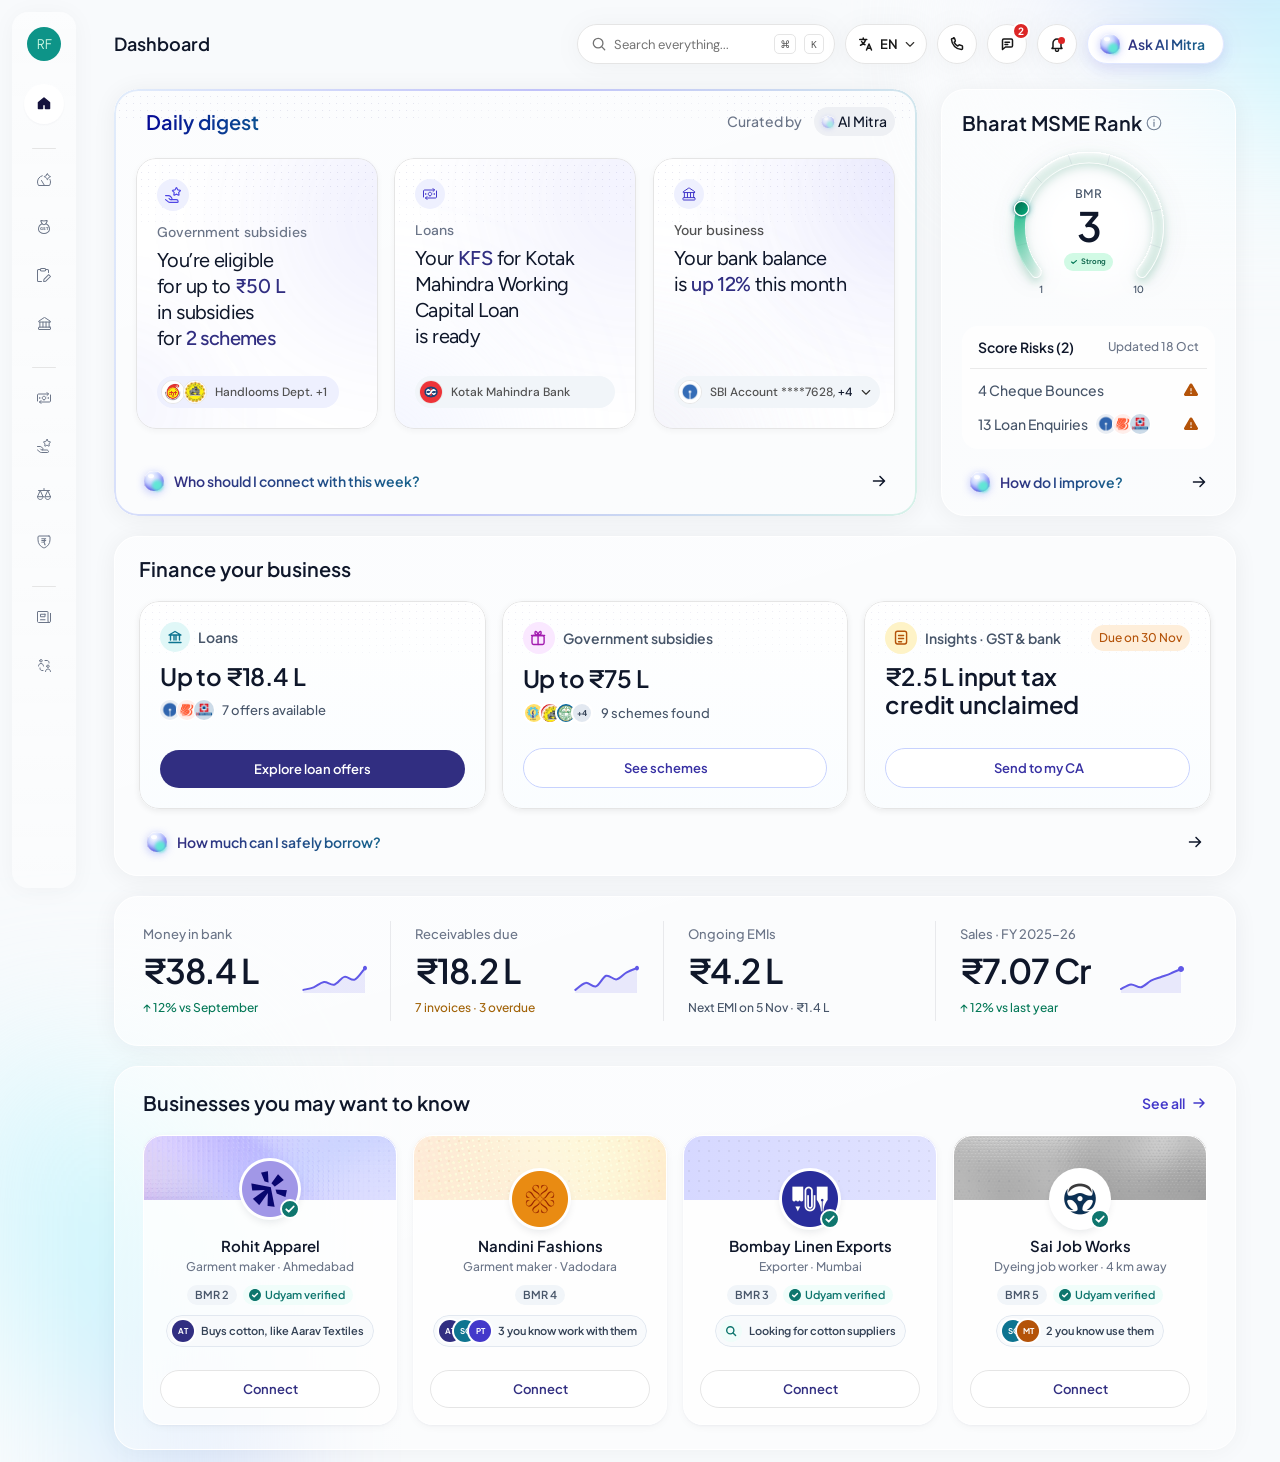
==== commit 6c24b0fb: "Add the Loans screen, navigable from the dashboard - loans.html + css/loans.css + js/loans.js built " ====
--- a/index.html
+++ b/index.html
@@ -26,7 +26,7 @@
       <img src="assets/icons/caret-up-down.svg" alt="" width="16" height="16">
     </button>
 
-    <a class="nav-home" href="#" aria-current="page">
+    <a class="nav-home" href="index.html" aria-current="page">
       <img src="assets/icons/home.svg" alt="" width="16" height="16">
       <span class="nav-label">Dashboard</span>
     </a>
@@ -47,7 +47,7 @@
       <button class="nav-group__head" type="button" aria-expanded="true"><span class="nav-group__label">Get Financing</span><img src="assets/icons/chev-down.svg" alt="" width="12" height="12"></button>
       <div class="nav-group__body">
         <div class="nav-group__items" style="--gap:12px">
-          <a class="nav-item" href="#"><span class="nav-item__ico"><img src="assets/icons/nav-loans.svg" alt="" width="14" height="12"></span><span class="nav-label">Loans</span></a>
+          <a class="nav-item" href="loans.html"><span class="nav-item__ico"><img src="assets/icons/nav-loans.svg" alt="" width="14" height="12"></span><span class="nav-label">Loans</span></a>
           <a class="nav-item" href="#"><span class="nav-item__ico"><img src="assets/icons/nav-subsidies.svg" alt="" width="14" height="14"></span><span class="nav-label">Govt. Subsidies</span></a>
           <a class="nav-item" href="#"><span class="nav-item__ico"><img src="assets/icons/nav-equity.svg" alt="" width="14" height="12"></span><span class="nav-label">Equity</span></a>
           <a class="nav-item" href="#"><span class="nav-item__ico"><img src="assets/icons/nav-insurance.svg" alt="" width="14" height="14"></span><span class="nav-label">Insurance</span></a>
@@ -334,7 +334,7 @@
               </div>
             </div>
           </div>
-          <a class="btn btn--primary" href="#">Explore loan offers</a>
+          <a class="btn btn--primary" href="loans.html">Explore loan offers</a>
         </article>
 
         <article class="action stroke lift">
@@ -516,6 +516,7 @@
 </div>
 
 <script src="js/app.js"></script>
+<script src="js/gauge.js"></script>
 <script src="js/dashboard.js"></script>
 </body>
 </html>
--- a/css/components.css
+++ b/css/components.css
@@ -878,6 +878,174 @@
   overflow: visible !important;
 }
 
+
+/* ---------- Current page in the sidebar ---------- */
+
+/* The item for the page you're on gets the white pill; "Dashboard" loses it on other pages. */
+.nav-item[aria-current='page'] {
+  background: #fff;
+  box-shadow: 0 1px 2px rgba(15, 23, 42, 0.04);
+  font-weight: 500;
+  color: var(--ink);
+}
+.nav-item[aria-current='page'] .nav-item__ico {
+  filter: brightness(0.55);
+}
+.nav-home:not([aria-current='page']) {
+  background: none;
+  box-shadow: none;
+  color: var(--text-nav);
+  transition: background-color 0.18s, color 0.18s;
+}
+.nav-home:not([aria-current='page']):hover {
+  background: rgba(255, 255, 255, 0.85);
+  color: var(--ink);
+}
+
+/* Breadcrumb trail on sub-pages: small and muted, the page title sits below it. */
+.crumbs--trail ol,
+.crumbs--trail [aria-current='page'] {
+  font: 500 12px/16px var(--font-ui);
+  color: var(--text-3);
+}
+.crumbs--trail ol {
+  gap: 4px;
+}
+.crumbs--trail li {
+  gap: 4px;
+}
+.crumbs--trail li + li::before {
+  content: '/';
+  width: auto;
+  height: auto;
+  background: none;
+  transform: none;
+}
+
+/* Page title under the breadcrumb */
+.page-title {
+  font: 500 32px/34px var(--font-ui);
+  color: var(--ink);
+}
+
+/* AI prompt row with its own 8px padding (bottom of a card) */
+.ai-prompt--pad {
+  height: 42px;
+  padding: 8px;
+}
+
+/* Section title in the brand gradient, with an optional muted count after it */
+.grad-text--title {
+  background-image: var(--grad-title-text);
+}
+.band__title--grad {
+  display: flex;
+  align-items: center;
+  gap: 6px;
+  font: 600 20px/26px var(--font-ui);
+}
+.band__count {
+  color: #94a3b8;
+}
+
+/* ---------- Score gauge (BMR on the dashboard, CMR on Loans) ---------- */
+
+.gauge {
+  position: relative;
+  width: 150px;
+  height: 140.625px;
+}
+.gauge > * {
+  position: absolute;
+}
+.gauge img {
+  max-width: none;
+}
+.gauge__ring {
+  left: -23px;
+  top: -21px;
+  width: 198px;
+  height: 173.69px;
+}
+.gauge__centre {
+  left: 50px;
+  top: 36px;
+  width: 50px;
+  display: flex;
+  flex-direction: column;
+  align-items: center;
+  gap: 4.16px;
+}
+.gauge__halo {
+  position: absolute;
+  left: -81.17px;
+  top: -68.68px;
+  width: 212.29px;
+  height: 212.29px;
+}
+.gauge__label {
+  position: relative;
+  font: 500 12.49px/11.25px var(--font-figtree);
+  color: var(--text-2);
+}
+.gauge__value {
+  position: relative;
+  font: 600 40.5px/45px var(--font-ui);
+  letter-spacing: -1.125px;
+  color: var(--ink);
+}
+.gauge__chip {
+  position: relative;
+  display: flex;
+  align-items: center;
+  gap: 4.5px;
+  padding: 3.375px 7.875px;
+  border-radius: var(--r-pill);
+  background: var(--emerald-100);
+  font: 600 7.875px/11.25px var(--font-figtree);
+  color: var(--emerald-800);
+}
+.gauge__chip img {
+  width: 5.625px;
+  height: 4.05px;
+  margin: -0.56px;
+}
+/* The ring is a 270° dial centred at (75, 75): score 1 sits at −135°, each point adds 30°.
+   --sweep is how much of the arc shows; the marker rotates about the same centre. */
+.gauge__arc {
+  left: 0;
+  top: 55.59px;
+  width: 27.61px;
+  height: 70.1px;
+  -webkit-mask: conic-gradient(from -135deg at 75px 19.41px, #000 var(--sweep, 360deg), transparent 0);
+  mask: conic-gradient(from -135deg at 75px 19.41px, #000 var(--sweep, 360deg), transparent 0);
+}
+.gauge__marker {
+  left: -6.14px;
+  top: 42px;
+  width: 28.73px;
+  height: 28.73px;
+  transform-origin: 81.14px 33px;
+  transform: rotate(var(--turn, 0deg));
+}
+.gauge__value.is-pop {
+  animation: value-pop 0.5s var(--ease-out);
+}
+.gauge__chip.is-pop {
+  animation: value-pop 0.5s var(--ease-out) 0.08s;
+}
+@keyframes value-pop {
+  0% { transform: scale(0.82); opacity: 0.4; }
+  55% { transform: scale(1.12); opacity: 1; }
+  100% { transform: scale(1); }
+}
+.gauge__scale {
+  top: 133.43px;
+  transform: translateX(-50%);
+  font: 500 10.41px/9.375px var(--font-figtree);
+  color: var(--text-2);
+}
+
 /* ---------- Desktop responsiveness ---------- */
 
 /* Smaller laptops: the sidebar becomes a 64px icon rail; labels show as tooltips on hover. */
--- a/css/dashboard.css
+++ b/css/dashboard.css
@@ -264,102 +264,6 @@
   font: 600 20px/26px var(--font-ui);
 }
 
-.gauge {
-  position: relative;
-  width: 150px;
-  height: 140.625px;
-}
-.gauge > * {
-  position: absolute;
-}
-.gauge img {
-  max-width: none;
-}
-.gauge__ring {
-  left: -23px;
-  top: -21px;
-  width: 198px;
-  height: 173.69px;
-}
-.gauge__centre {
-  left: 50px;
-  top: 36px;
-  width: 50px;
-  display: flex;
-  flex-direction: column;
-  align-items: center;
-  gap: 4.16px;
-}
-.gauge__halo {
-  position: absolute;
-  left: -81.17px;
-  top: -68.68px;
-  width: 212.29px;
-  height: 212.29px;
-}
-.gauge__label {
-  position: relative;
-  font: 500 12.49px/11.25px var(--font-figtree);
-  color: var(--text-2);
-}
-.gauge__value {
-  position: relative;
-  font: 600 40.5px/45px var(--font-ui);
-  letter-spacing: -1.125px;
-  color: var(--ink);
-}
-.gauge__chip {
-  position: relative;
-  display: flex;
-  align-items: center;
-  gap: 4.5px;
-  padding: 3.375px 7.875px;
-  border-radius: var(--r-pill);
-  background: var(--emerald-100);
-  font: 600 7.875px/11.25px var(--font-figtree);
-  color: var(--emerald-800);
-}
-.gauge__chip img {
-  width: 5.625px;
-  height: 4.05px;
-  margin: -0.56px;
-}
-/* The ring is a 270° dial centred at (75, 75): score 1 sits at −135°, each point adds 30°.
-   --sweep is how much of the arc shows; the marker rotates about the same centre. */
-.gauge__arc {
-  left: 0;
-  top: 55.59px;
-  width: 27.61px;
-  height: 70.1px;
-  -webkit-mask: conic-gradient(from -135deg at 75px 19.41px, #000 var(--sweep, 360deg), transparent 0);
-  mask: conic-gradient(from -135deg at 75px 19.41px, #000 var(--sweep, 360deg), transparent 0);
-}
-.gauge__marker {
-  left: -6.14px;
-  top: 42px;
-  width: 28.73px;
-  height: 28.73px;
-  transform-origin: 81.14px 33px;
-  transform: rotate(var(--turn, 0deg));
-}
-.gauge__value.is-pop {
-  animation: value-pop 0.5s var(--ease-out);
-}
-.gauge__chip.is-pop {
-  animation: value-pop 0.5s var(--ease-out) 0.08s;
-}
-@keyframes value-pop {
-  0% { transform: scale(0.82); opacity: 0.4; }
-  55% { transform: scale(1.12); opacity: 1; }
-  100% { transform: scale(1); }
-}
-.gauge__scale {
-  top: 133.43px;
-  transform: translateX(-50%);
-  font: 500 10.41px/9.375px var(--font-figtree);
-  color: var(--text-2);
-}
-
 .bmr__bottom {
   width: 100%;
   display: flex;
